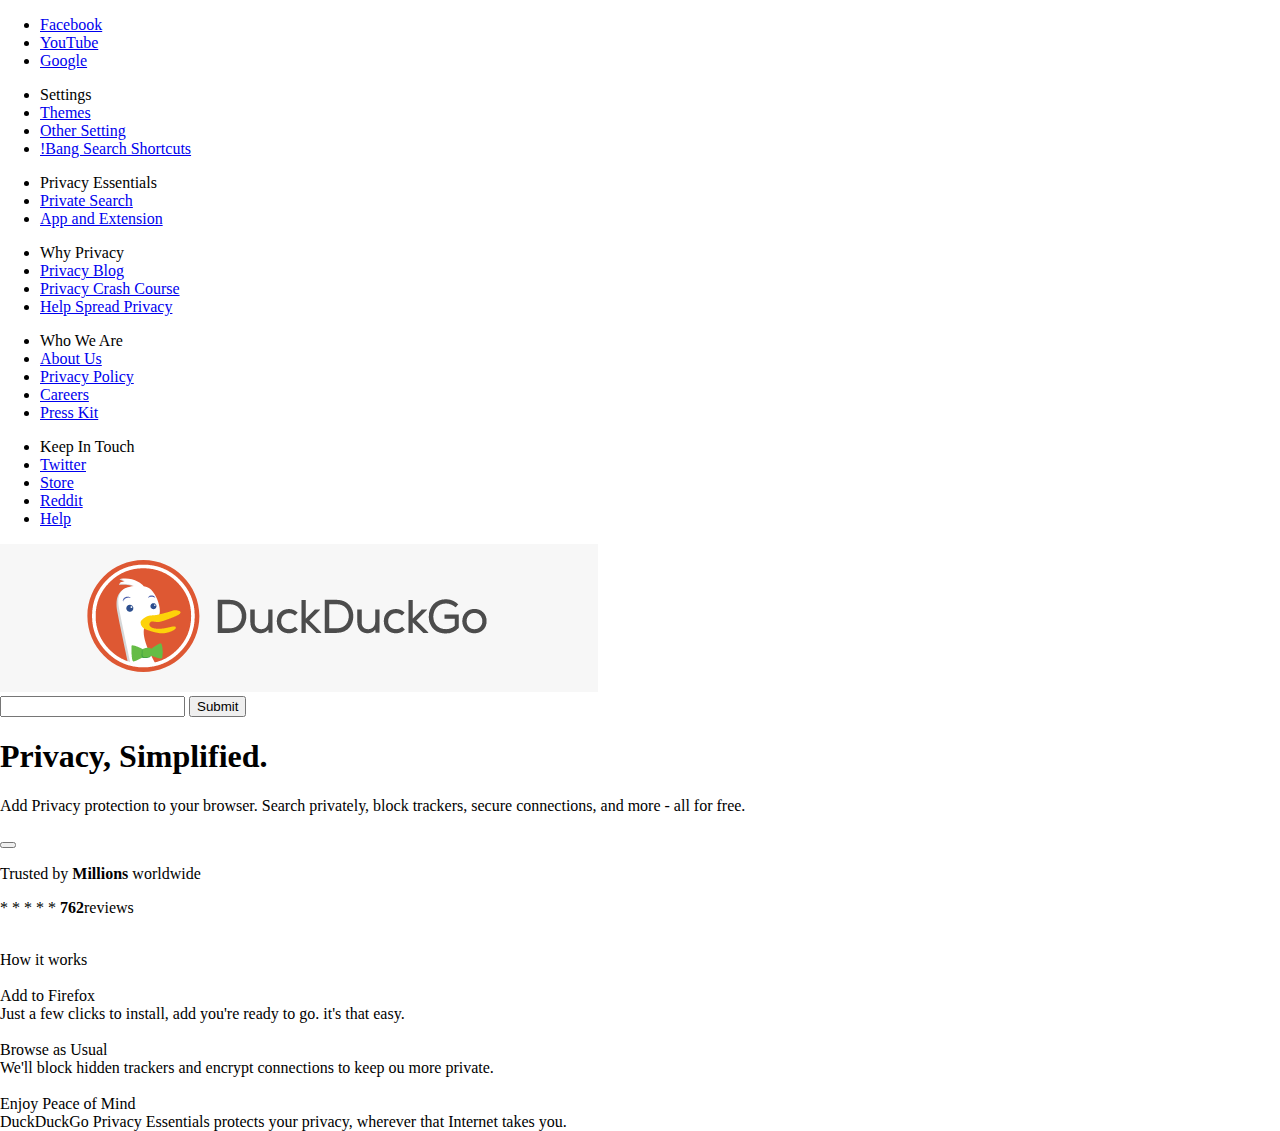
==== index.html @ cfb1dbb2 "created css folder with img folder" ====
<!DOCTYPE html>
<html>

<head>
  <title>Duck Duck Clone</title>
  <meta charset="utf-8">

  <!-- Leave these here!  They are for the evaluation  -->
  <script src='./evaluation/init.js'></script>
  <meta name="viewport" content="width=device-width">
  <meta name="description" content="Practice web page with HTML & CSS">
  <meta name="keywords" content="practice web page with HTML & CSS">
  <link rel="stylesheet" href="css/flexboxgrid.css">
  <link rel="stylesheet" href="css/font-awesome.css">
  <link rel="stylesheet" href="css/style.css">
</head>

<body>
<div class="sit-wrapper">
  <!--H E A D E R-->
  <header>
      <div class="container">
        <div id="media-logo">
          <ul>
            <li> <a href="https://www.facebook.com">Facebook</a></li>
            <li> <a href="https://www.youtube.com">YouTube</a></li>
            <li> <a href="https://www.google.com">Google</a></li>
          </ul> 
          <nav class="menu-side">
            <ul>
              <li class="nav.menu-heading">
                <span>Settings</span>
              </li>
              <li><a href="Index.html">Themes</a></li>
              <li><a href="Index.html">Other Setting</a></li>
              <li><a href="Index.html">!Bang Search Shortcuts</a></li>
            </ul>
            <ul>
              <li class="nav.menu-heading">
                <span>Privacy Essentials</span>
              </li>
              <li><a href="Index.html">Private Search</a></li>
              <li><a href="Index.html">App and Extension</a></li>
            </ul>
            <ul>
              <li class="nav.menu-heading">
                <span>Why Privacy</span>
              </li>
              <li><a href="Index.html">Privacy Blog</a></li>
              <li><a href="Index.html">Privacy Crash Course</a></li>
              <li><a href="Index.html">Help Spread Privacy</a></li>
            </ul>
            <ul>
              <li class="nav.menu-heading">
                <span>Who We Are</span>
              </li>
              <li><a href="Index.html">About Us</a></li>
              <li><a href="Index.html">Privacy Policy</a></li>
              <li><a href="Index.html">Careers</a></li>
              <li><a href="Index.html">Press Kit</a></li>
            </ul>
            <ul>
              <li class="nav.menu-heading">
                <span>Keep In Touch</span>
              </li>
              <li><a href="Index.html">Twitter</a></li>
              <li><a href="Index.html">Store</a></li>
              <li><a href="Index.html">Reddit</a></li>
              <li><a href="Index.html">Help</a></li>
            </ul>
          </nav>
        </div>
      </div>
  </header>
<!--Logo Section-->
<section id="content-wrap-home">
  <div class="logo-">
    <img src="./img/DuckDuckGo-logo.png" alt="DuckDuckgo-logo"><a href="/about"></a>
  </div>
  <div class="search-wrap">
    <form action="/" name="x">
      <input type="text" autocomplete="off" name="q">
      <input type="submit" id="Search-button" >
    </form>
  </div>
</section>
<!--Body Section-->
<Section class="budge-link">
  <div class="badge-link__wrap">
    <div class="badge-link__content">
      <h1 class="badge-link__title">Privacy, Simplified.</h1>
      <p class="badge-link__subtitle">
        Add Privacy protection to your browser. Search privately, block trackers, secure connections, and more - all for free.
      </p>
      <button><a href="" class="badge-link__btn-wrp"></a></button>
    </div>
    <div class="badge-link__rating">
      <p>Trusted by <b>Millions</b> worldwide</p>
      <p class="badge-link__rating-wrap" title="Average rating:4.5 out of 5">
        <span class="badge-link__rating__star">*</span>
        <span class="badge-link__rating__star">*</span>
        <span class="badge-link__rating__star">*</span>
        <span class="badge-link__rating__star">*</span>
        <span class="badge-link__rating__star">*</span>
        <span><b>762</b>reviews</span>
      </p>
    </div>
    <img class="badge-link__img" src="" alt="">
  </div>
  <div class="content-info" lang="en">
    <div class="content-info__title">How it works</div>
    <div class="content-info__items">
      <div class="content-info__item-wrap">

        <div class="content-info__item">
          <img class="content-info__item__icon" src="" alt="">
          <div class="content-info__item__title">Add to Firefox</div>
          <div class="content-info__item__subtitle">
            Just a few clicks to install, add you're ready to go. it's that easy.
          </div>
        </div>

        <div class="content-info__item">
          <img class="content-info__item__icon" src="" alt="">
          <div class="content-info__item__title">Browse as Usual</div>
          <div class="content-info__item__subtitle">
            We'll block hidden trackers and encrypt connections to keep ou more private.
          </div>
        </div>

        <div class="content-info__item">
          <img class="content-info__item__icon" src="" alt="">
          <div class="content-info__item__title">Enjoy Peace of Mind</div>
          <div class="content-info__item__subtitle">
            DuckDuckGo Privacy Essentials protects your privacy, wherever that Internet takes you.
          </div>
        </div>

      </div>
    </div>
  </div>

</Section>
</div>
</body>

</html>
---- css/flexboxgrid.css ----
/* Uncomment and set these variables to customize the grid. */

.container-fluid {
  margin-right: auto;
  margin-left: auto;
  padding-right: 2rem;
  padding-left: 2rem;
}

.row {
  box-sizing: border-box;
  display: -ms-flexbox;
  display: -webkit-box;
  display: flex;
  -ms-flex: 0 1 auto;
  -webkit-box-flex: 0;
  flex: 0 1 auto;
  -ms-flex-direction: row;
  -webkit-box-orient: horizontal;
  -webkit-box-direction: normal;
  flex-direction: row;
  -ms-flex-wrap: wrap;
  flex-wrap: wrap;
  margin-right: -1rem;
  margin-left: -1rem;
}

.row.reverse {
  -ms-flex-direction: row-reverse;
  -webkit-box-orient: horizontal;
  -webkit-box-direction: reverse;
  flex-direction: row-reverse;
}

.col.reverse {
  -ms-flex-direction: column-reverse;
  -webkit-box-orient: vertical;
  -webkit-box-direction: reverse;
  flex-direction: column-reverse;
}

.col-xs,
.col-xs-1,
.col-xs-2,
.col-xs-3,
.col-xs-4,
.col-xs-5,
.col-xs-6,
.col-xs-7,
.col-xs-8,
.col-xs-9,
.col-xs-10,
.col-xs-11,
.col-xs-12 {
  box-sizing: border-box;
  -ms-flex: 0 0 auto;
  -webkit-box-flex: 0;
  flex: 0 0 auto;
  padding-right: 1rem;
  padding-left: 1rem;
}

.col-xs {
  -webkit-flex-grow: 1;
  -ms-flex-positive: 1;
  -webkit-box-flex: 1;
  flex-grow: 1;
  -ms-flex-preferred-size: 0;
  flex-basis: 0;
  max-width: 100%;
}

.col-xs-1 {
  -ms-flex-preferred-size: 8.333%;
  flex-basis: 8.333%;
  max-width: 8.333%;
}

.col-xs-2 {
  -ms-flex-preferred-size: 16.667%;
  flex-basis: 16.667%;
  max-width: 16.667%;
}

.col-xs-3 {
  -ms-flex-preferred-size: 25%;
  flex-basis: 25%;
  max-width: 25%;
}

.col-xs-4 {
  -ms-flex-preferred-size: 33.333%;
  flex-basis: 33.333%;
  max-width: 33.333%;
}

.col-xs-5 {
  -ms-flex-preferred-size: 41.667%;
  flex-basis: 41.667%;
  max-width: 41.667%;
}

.col-xs-6 {
  -ms-flex-preferred-size: 50%;
  flex-basis: 50%;
  max-width: 50%;
}

.col-xs-7 {
  -ms-flex-preferred-size: 58.333%;
  flex-basis: 58.333%;
  max-width: 58.333%;
}

.col-xs-8 {
  -ms-flex-preferred-size: 66.667%;
  flex-basis: 66.667%;
  max-width: 66.667%;
}

.col-xs-9 {
  -ms-flex-preferred-size: 75%;
  flex-basis: 75%;
  max-width: 75%;
}

.col-xs-10 {
  -ms-flex-preferred-size: 83.333%;
  flex-basis: 83.333%;
  max-width: 83.333%;
}

.col-xs-11 {
  -ms-flex-preferred-size: 91.667%;
  flex-basis: 91.667%;
  max-width: 91.667%;
}

.col-xs-12 {
  -ms-flex-preferred-size: 100%;
  flex-basis: 100%;
  max-width: 100%;
}

.col-xs-offset-1 {
  margin-left: 8.333%;
}

.col-xs-offset-2 {
  margin-left: 16.667%;
}

.col-xs-offset-3 {
  margin-left: 25%;
}

.col-xs-offset-4 {
  margin-left: 33.333%;
}

.col-xs-offset-5 {
  margin-left: 41.667%;
}

.col-xs-offset-6 {
  margin-left: 50%;
}

.col-xs-offset-7 {
  margin-left: 58.333%;
}

.col-xs-offset-8 {
  margin-left: 66.667%;
}

.col-xs-offset-9 {
  margin-left: 75%;
}

.col-xs-offset-10 {
  margin-left: 83.333%;
}

.col-xs-offset-11 {
  margin-left: 91.667%;
}

.start-xs {
  -ms-flex-pack: start;
  -webkit-box-pack: start;
  justify-content: flex-start;
  text-align: start;
}

.center-xs {
  -ms-flex-pack: center;
  -webkit-box-pack: center;
  justify-content: center;
  text-align: center;
}

.end-xs {
  -ms-flex-pack: end;
  -webkit-box-pack: end;
  justify-content: flex-end;
  text-align: end;
}

.top-xs {
  -ms-flex-align: start;
  -webkit-box-align: start;
  align-items: flex-start;
}

.middle-xs {
  -ms-flex-align: center;
  -webkit-box-align: center;
  align-items: center;
}

.bottom-xs {
  -ms-flex-align: end;
  -webkit-box-align: end;
  align-items: flex-end;
}

.around-xs {
  -ms-flex-pack: distribute;
  justify-content: space-around;
}

.between-xs {
  -ms-flex-pack: justify;
  -webkit-box-pack: justify;
  justify-content: space-between;
}

.first-xs {
  -ms-flex-order: -1;
  -webkit-box-ordinal-group: 0;
  order: -1;
}

.last-xs {
  -ms-flex-order: 1;
  -webkit-box-ordinal-group: 2;
  order: 1;
}

@media only screen and (min-width: 48em) {
  .container {
    width: 46rem;
  }

  .col-sm,
  .col-sm-1,
  .col-sm-2,
  .col-sm-3,
  .col-sm-4,
  .col-sm-5,
  .col-sm-6,
  .col-sm-7,
  .col-sm-8,
  .col-sm-9,
  .col-sm-10,
  .col-sm-11,
  .col-sm-12 {
    box-sizing: border-box;
    -ms-flex: 0 0 auto;
    -webkit-box-flex: 0;
    flex: 0 0 auto;
    padding-right: 1rem;
    padding-left: 1rem;
  }

  .col-sm {
    -webkit-flex-grow: 1;
    -ms-flex-positive: 1;
    -webkit-box-flex: 1;
    flex-grow: 1;
    -ms-flex-preferred-size: 0;
    flex-basis: 0;
    max-width: 100%;
  }

  .col-sm-1 {
    -ms-flex-preferred-size: 8.333%;
    flex-basis: 8.333%;
    max-width: 8.333%;
  }

  .col-sm-2 {
    -ms-flex-preferred-size: 16.667%;
    flex-basis: 16.667%;
    max-width: 16.667%;
  }

  .col-sm-3 {
    -ms-flex-preferred-size: 25%;
    flex-basis: 25%;
    max-width: 25%;
  }

  .col-sm-4 {
    -ms-flex-preferred-size: 33.333%;
    flex-basis: 33.333%;
    max-width: 33.333%;
  }

  .col-sm-5 {
    -ms-flex-preferred-size: 41.667%;
    flex-basis: 41.667%;
    max-width: 41.667%;
  }

  .col-sm-6 {
    -ms-flex-preferred-size: 50%;
    flex-basis: 50%;
    max-width: 50%;
  }

  .col-sm-7 {
    -ms-flex-preferred-size: 58.333%;
    flex-basis: 58.333%;
    max-width: 58.333%;
  }

  .col-sm-8 {
    -ms-flex-preferred-size: 66.667%;
    flex-basis: 66.667%;
    max-width: 66.667%;
  }

  .col-sm-9 {
    -ms-flex-preferred-size: 75%;
    flex-basis: 75%;
    max-width: 75%;
  }

  .col-sm-10 {
    -ms-flex-preferred-size: 83.333%;
    flex-basis: 83.333%;
    max-width: 83.333%;
  }

  .col-sm-11 {
    -ms-flex-preferred-size: 91.667%;
    flex-basis: 91.667%;
    max-width: 91.667%;
  }

  .col-sm-12 {
    -ms-flex-preferred-size: 100%;
    flex-basis: 100%;
    max-width: 100%;
  }

  .col-sm-offset-1 {
    margin-left: 8.333%;
  }

  .col-sm-offset-2 {
    margin-left: 16.667%;
  }

  .col-sm-offset-3 {
    margin-left: 25%;
  }

  .col-sm-offset-4 {
    margin-left: 33.333%;
  }

  .col-sm-offset-5 {
    margin-left: 41.667%;
  }

  .col-sm-offset-6 {
    margin-left: 50%;
  }

  .col-sm-offset-7 {
    margin-left: 58.333%;
  }

  .col-sm-offset-8 {
    margin-left: 66.667%;
  }

  .col-sm-offset-9 {
    margin-left: 75%;
  }

  .col-sm-offset-10 {
    margin-left: 83.333%;
  }

  .col-sm-offset-11 {
    margin-left: 91.667%;
  }

  .start-sm {
    -ms-flex-pack: start;
    -webkit-box-pack: start;
    justify-content: flex-start;
    text-align: start;
  }

  .center-sm {
    -ms-flex-pack: center;
    -webkit-box-pack: center;
    justify-content: center;
    text-align: center;
  }

  .end-sm {
    -ms-flex-pack: end;
    -webkit-box-pack: end;
    justify-content: flex-end;
    text-align: end;
  }

  .top-sm {
    -ms-flex-align: start;
    -webkit-box-align: start;
    align-items: flex-start;
  }

  .middle-sm {
    -ms-flex-align: center;
    -webkit-box-align: center;
    align-items: center;
  }

  .bottom-sm {
    -ms-flex-align: end;
    -webkit-box-align: end;
    align-items: flex-end;
  }

  .around-sm {
    -ms-flex-pack: distribute;
    justify-content: space-around;
  }

  .between-sm {
    -ms-flex-pack: justify;
    -webkit-box-pack: justify;
    justify-content: space-between;
  }

  .first-sm {
    -ms-flex-order: -1;
    -webkit-box-ordinal-group: 0;
    order: -1;
  }

  .last-sm {
    -ms-flex-order: 1;
    -webkit-box-ordinal-group: 2;
    order: 1;
  }
}

@media only screen and (min-width: 62em) {
  .container {
    width: 61rem;
  }

  .col-md,
  .col-md-1,
  .col-md-2,
  .col-md-3,
  .col-md-4,
  .col-md-5,
  .col-md-6,
  .col-md-7,
  .col-md-8,
  .col-md-9,
  .col-md-10,
  .col-md-11,
  .col-md-12 {
    box-sizing: border-box;
    -ms-flex: 0 0 auto;
    -webkit-box-flex: 0;
    flex: 0 0 auto;
    padding-right: 1rem;
    padding-left: 1rem;
  }

  .col-md {
    -webkit-flex-grow: 1;
    -ms-flex-positive: 1;
    -webkit-box-flex: 1;
    flex-grow: 1;
    -ms-flex-preferred-size: 0;
    flex-basis: 0;
    max-width: 100%;
  }

  .col-md-1 {
    -ms-flex-preferred-size: 8.333%;
    flex-basis: 8.333%;
    max-width: 8.333%;
  }

  .col-md-2 {
    -ms-flex-preferred-size: 16.667%;
    flex-basis: 16.667%;
    max-width: 16.667%;
  }

  .col-md-3 {
    -ms-flex-preferred-size: 25%;
    flex-basis: 25%;
    max-width: 25%;
  }

  .col-md-4 {
    -ms-flex-preferred-size: 33.333%;
    flex-basis: 33.333%;
    max-width: 33.333%;
  }

  .col-md-5 {
    -ms-flex-preferred-size: 41.667%;
    flex-basis: 41.667%;
    max-width: 41.667%;
  }

  .col-md-6 {
    -ms-flex-preferred-size: 50%;
    flex-basis: 50%;
    max-width: 50%;
  }

  .col-md-7 {
    -ms-flex-preferred-size: 58.333%;
    flex-basis: 58.333%;
    max-width: 58.333%;
  }

  .col-md-8 {
    -ms-flex-preferred-size: 66.667%;
    flex-basis: 66.667%;
    max-width: 66.667%;
  }

  .col-md-9 {
    -ms-flex-preferred-size: 75%;
    flex-basis: 75%;
    max-width: 75%;
  }

  .col-md-10 {
    -ms-flex-preferred-size: 83.333%;
    flex-basis: 83.333%;
    max-width: 83.333%;
  }

  .col-md-11 {
    -ms-flex-preferred-size: 91.667%;
    flex-basis: 91.667%;
    max-width: 91.667%;
  }

  .col-md-12 {
    -ms-flex-preferred-size: 100%;
    flex-basis: 100%;
    max-width: 100%;
  }

  .col-md-offset-1 {
    margin-left: 8.333%;
  }

  .col-md-offset-2 {
    margin-left: 16.667%;
  }

  .col-md-offset-3 {
    margin-left: 25%;
  }

  .col-md-offset-4 {
    margin-left: 33.333%;
  }

  .col-md-offset-5 {
    margin-left: 41.667%;
  }

  .col-md-offset-6 {
    margin-left: 50%;
  }

  .col-md-offset-7 {
    margin-left: 58.333%;
  }

  .col-md-offset-8 {
    margin-left: 66.667%;
  }

  .col-md-offset-9 {
    margin-left: 75%;
  }

  .col-md-offset-10 {
    margin-left: 83.333%;
  }

  .col-md-offset-11 {
    margin-left: 91.667%;
  }

  .start-md {
    -ms-flex-pack: start;
    -webkit-box-pack: start;
    justify-content: flex-start;
    text-align: start;
  }

  .center-md {
    -ms-flex-pack: center;
    -webkit-box-pack: center;
    justify-content: center;
    text-align: center;
  }

  .end-md {
    -ms-flex-pack: end;
    -webkit-box-pack: end;
    justify-content: flex-end;
    text-align: end;
  }

  .top-md {
    -ms-flex-align: start;
    -webkit-box-align: start;
    align-items: flex-start;
  }

  .middle-md {
    -ms-flex-align: center;
    -webkit-box-align: center;
    align-items: center;
  }

  .bottom-md {
    -ms-flex-align: end;
    -webkit-box-align: end;
    align-items: flex-end;
  }

  .around-md {
    -ms-flex-pack: distribute;
    justify-content: space-around;
  }

  .between-md {
    -ms-flex-pack: justify;
    -webkit-box-pack: justify;
    justify-content: space-between;
  }

  .first-md {
    -ms-flex-order: -1;
    -webkit-box-ordinal-group: 0;
    order: -1;
  }

  .last-md {
    -ms-flex-order: 1;
    -webkit-box-ordinal-group: 2;
    order: 1;
  }
}

@media only screen and (min-width: 75em) {
  .container {
    width: 71rem;
  }

  .col-lg,
  .col-lg-1,
  .col-lg-2,
  .col-lg-3,
  .col-lg-4,
  .col-lg-5,
  .col-lg-6,
  .col-lg-7,
  .col-lg-8,
  .col-lg-9,
  .col-lg-10,
  .col-lg-11,
  .col-lg-12 {
    box-sizing: border-box;
    -ms-flex: 0 0 auto;
    -webkit-box-flex: 0;
    flex: 0 0 auto;
    padding-right: 1rem;
    padding-left: 1rem;
  }

  .col-lg {
    -webkit-flex-grow: 1;
    -ms-flex-positive: 1;
    -webkit-box-flex: 1;
    flex-grow: 1;
    -ms-flex-preferred-size: 0;
    flex-basis: 0;
    max-width: 100%;
  }

  .col-lg-1 {
    -ms-flex-preferred-size: 8.333%;
    flex-basis: 8.333%;
    max-width: 8.333%;
  }

  .col-lg-2 {
    -ms-flex-preferred-size: 16.667%;
    flex-basis: 16.667%;
    max-width: 16.667%;
  }

  .col-lg-3 {
    -ms-flex-preferred-size: 25%;
    flex-basis: 25%;
    max-width: 25%;
  }

  .col-lg-4 {
    -ms-flex-preferred-size: 33.333%;
    flex-basis: 33.333%;
    max-width: 33.333%;
  }

  .col-lg-5 {
    -ms-flex-preferred-size: 41.667%;
    flex-basis: 41.667%;
    max-width: 41.667%;
  }

  .col-lg-6 {
    -ms-flex-preferred-size: 50%;
    flex-basis: 50%;
    max-width: 50%;
  }

  .col-lg-7 {
    -ms-flex-preferred-size: 58.333%;
    flex-basis: 58.333%;
    max-width: 58.333%;
  }

  .col-lg-8 {
    -ms-flex-preferred-size: 66.667%;
    flex-basis: 66.667%;
    max-width: 66.667%;
  }

  .col-lg-9 {
    -ms-flex-preferred-size: 75%;
    flex-basis: 75%;
    max-width: 75%;
  }

  .col-lg-10 {
    -ms-flex-preferred-size: 83.333%;
    flex-basis: 83.333%;
    max-width: 83.333%;
  }

  .col-lg-11 {
    -ms-flex-preferred-size: 91.667%;
    flex-basis: 91.667%;
    max-width: 91.667%;
  }

  .col-lg-12 {
    -ms-flex-preferred-size: 100%;
    flex-basis: 100%;
    max-width: 100%;
  }

  .col-lg-offset-1 {
    margin-left: 8.333%;
  }

  .col-lg-offset-2 {
    margin-left: 16.667%;
  }

  .col-lg-offset-3 {
    margin-left: 25%;
  }

  .col-lg-offset-4 {
    margin-left: 33.333%;
  }

  .col-lg-offset-5 {
    margin-left: 41.667%;
  }

  .col-lg-offset-6 {
    margin-left: 50%;
  }

  .col-lg-offset-7 {
    margin-left: 58.333%;
  }

  .col-lg-offset-8 {
    margin-left: 66.667%;
  }

  .col-lg-offset-9 {
    margin-left: 75%;
  }

  .col-lg-offset-10 {
    margin-left: 83.333%;
  }

  .col-lg-offset-11 {
    margin-left: 91.667%;
  }

  .start-lg {
    -ms-flex-pack: start;
    -webkit-box-pack: start;
    justify-content: flex-start;
    text-align: start;
  }

  .center-lg {
    -ms-flex-pack: center;
    -webkit-box-pack: center;
    justify-content: center;
    text-align: center;
  }

  .end-lg {
    -ms-flex-pack: end;
    -webkit-box-pack: end;
    justify-content: flex-end;
    text-align: end;
  }

  .top-lg {
    -ms-flex-align: start;
    -webkit-box-align: start;
    align-items: flex-start;
  }

  .middle-lg {
    -ms-flex-align: center;
    -webkit-box-align: center;
    align-items: center;
  }

  .bottom-lg {
    -ms-flex-align: end;
    -webkit-box-align: end;
    align-items: flex-end;
  }

  .around-lg {
    -ms-flex-pack: distribute;
    justify-content: space-around;
  }

  .between-lg {
    -ms-flex-pack: justify;
    -webkit-box-pack: justify;
    justify-content: space-between;
  }

  .first-lg {
    -ms-flex-order: -1;
    -webkit-box-ordinal-group: 0;
    order: -1;
  }

  .last-lg {
    -ms-flex-order: 1;
    -webkit-box-ordinal-group: 2;
    order: 1;
  }
}
---- css/style.css ----
body{
    margin: 0px;
}
.sit-wraper{
    display: flex;
    flex-direction: column;
    padding: 0px;
    margin: 0px;
}
/*Main- Section*/
#section-1{
    background-color: rgb(88, 60, 23);
    width: 100%;
    height: 1143.57px;   
}
#section-2{
    background-color: rgb(142, 158, 0);
    width: 100%;
    height: 1143.57px;   
    display: flex;
    align-self: flex-end;
}
.main-header{
    background-color: antiquewhite;
    display: flex;
    justify-content: space-between;
    width: 100%;
    height: 50px;
    margin: 0px;
    padding: 0px;
    padding-bottom: 0px;
}
.main-body{
    text-align: center;
}
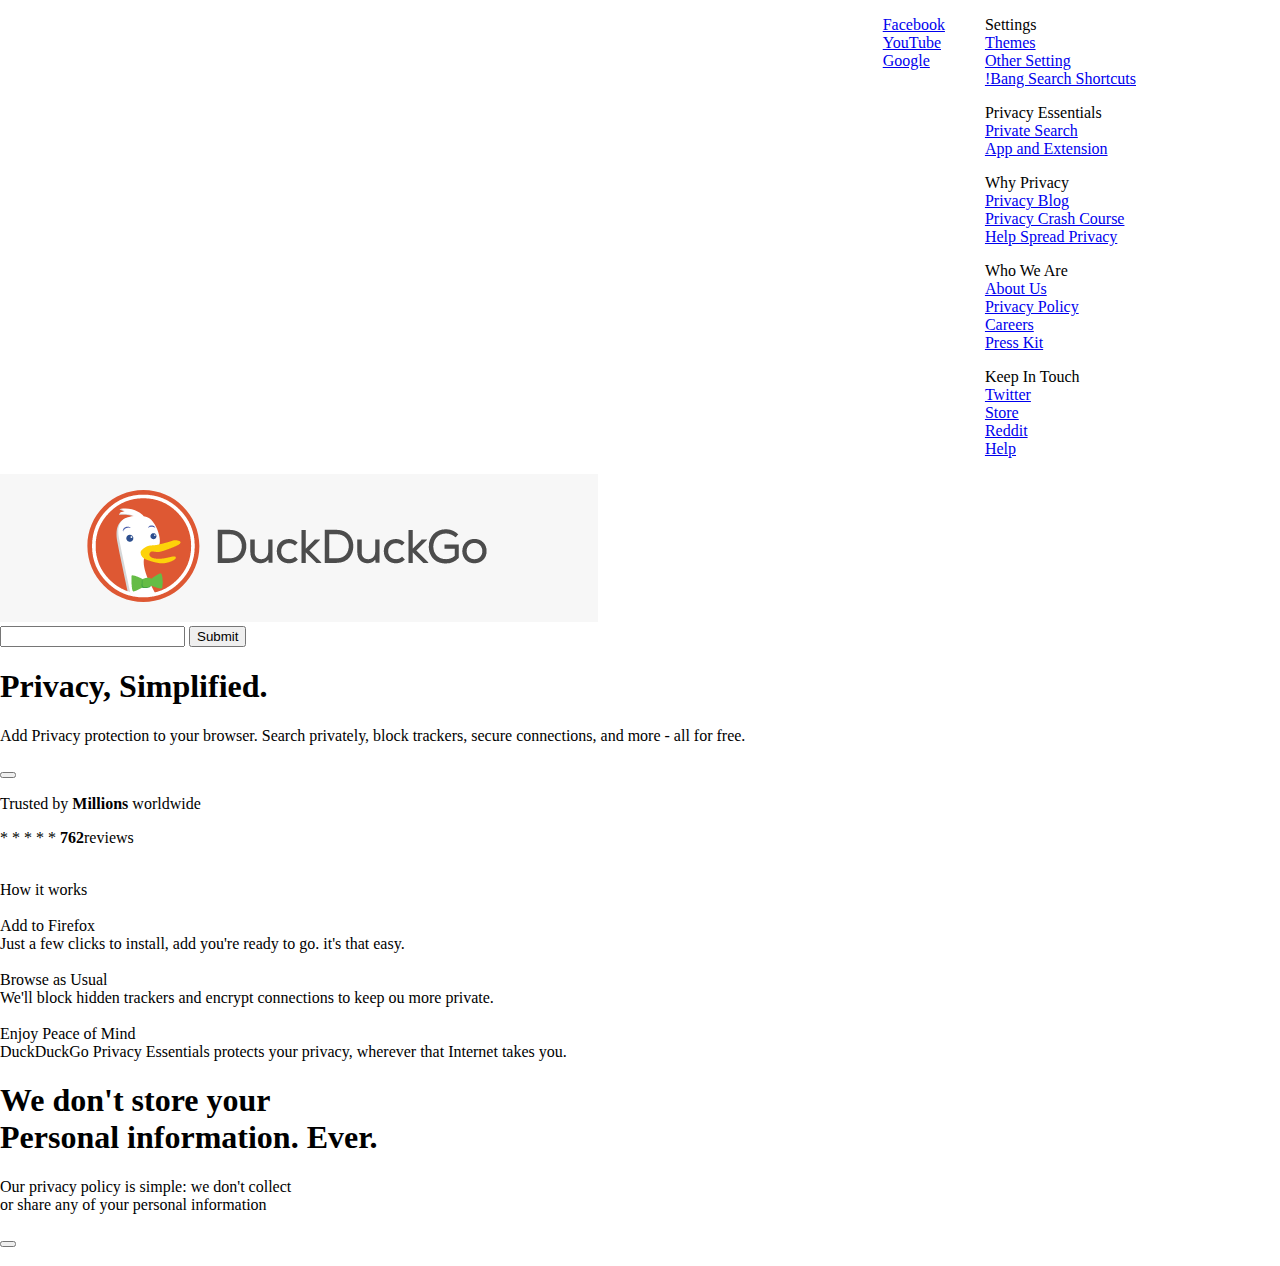
==== commit 7665984f: "small changes in css files" ====
--- a/index.html
+++ b/index.html
@@ -135,12 +135,23 @@
             DuckDuckGo Privacy Essentials protects your privacy, wherever that Internet takes you.
           </div>
         </div>
-
       </div>
     </div>
   </div>
-
 </Section>
+<!--Content_Wrapper Home-->
+<section id="footer_homepage">
+  <div id="box-01">
+    <div class="onboarding-ed__content">
+      <h1 class="onboarding-ed__title">We don't store your<br>Personal information. Ever.</h1>
+      <p class="onboarding-ed__subtitle">Our privacy policy is simple: we don't collect <br> or share any of your personal information</p>
+      <button><a href="" class="badge-link__btn-wrp"></a></button>
+    </div>
+  </div>
+  <div class="onboarding-ed__image-container">
+    <img src="" alt="">
+  </div>
+</section>
 </div>
 </body>
 
--- a/css/style.css
+++ b/css/style.css
@@ -1,35 +1,42 @@
 body{
     margin: 0px;
 }
-.sit-wraper{
+
+/*-- Page C o n t a i n e r --*/
+
+.sit-wrapper{
+    width: 100%;
+    height: 100%;
     display: flex;
     flex-direction: column;
-    padding: 0px;
+    overflow: hidden;
     margin: 0px;
+    padding-left: 0;
+    padding-right: 0;
+    border: 0px;
+
 }
-/*Main- Section*/
-#section-1{
-    background-color: rgb(88, 60, 23);
+.container{
+    display: flex;
+    flex-direction: column;
+    align-content: flex-end;
+    position: static;
+}
+li{
+    list-style-type: none;
+}
+/*--H e a d e r--*/
+
+#media-logo{
+    display: flex;
+    justify-content: flex-end;
+    
+}
+#content-wrap-home{
+
+}
+.logo{
     width: 100%;
-    height: 1143.57px;   
+    display: flex;
+    justify-content: center;
 }
-#section-2{
-    background-color: rgb(142, 158, 0);
-    width: 100%;
-    height: 1143.57px;   
-    display: flex;
-    align-self: flex-end;
-}
-.main-header{
-    background-color: antiquewhite;
-    display: flex;
-    justify-content: space-between;
-    width: 100%;
-    height: 50px;
-    margin: 0px;
-    padding: 0px;
-    padding-bottom: 0px;
-}
-.main-body{
-    text-align: center;
-}
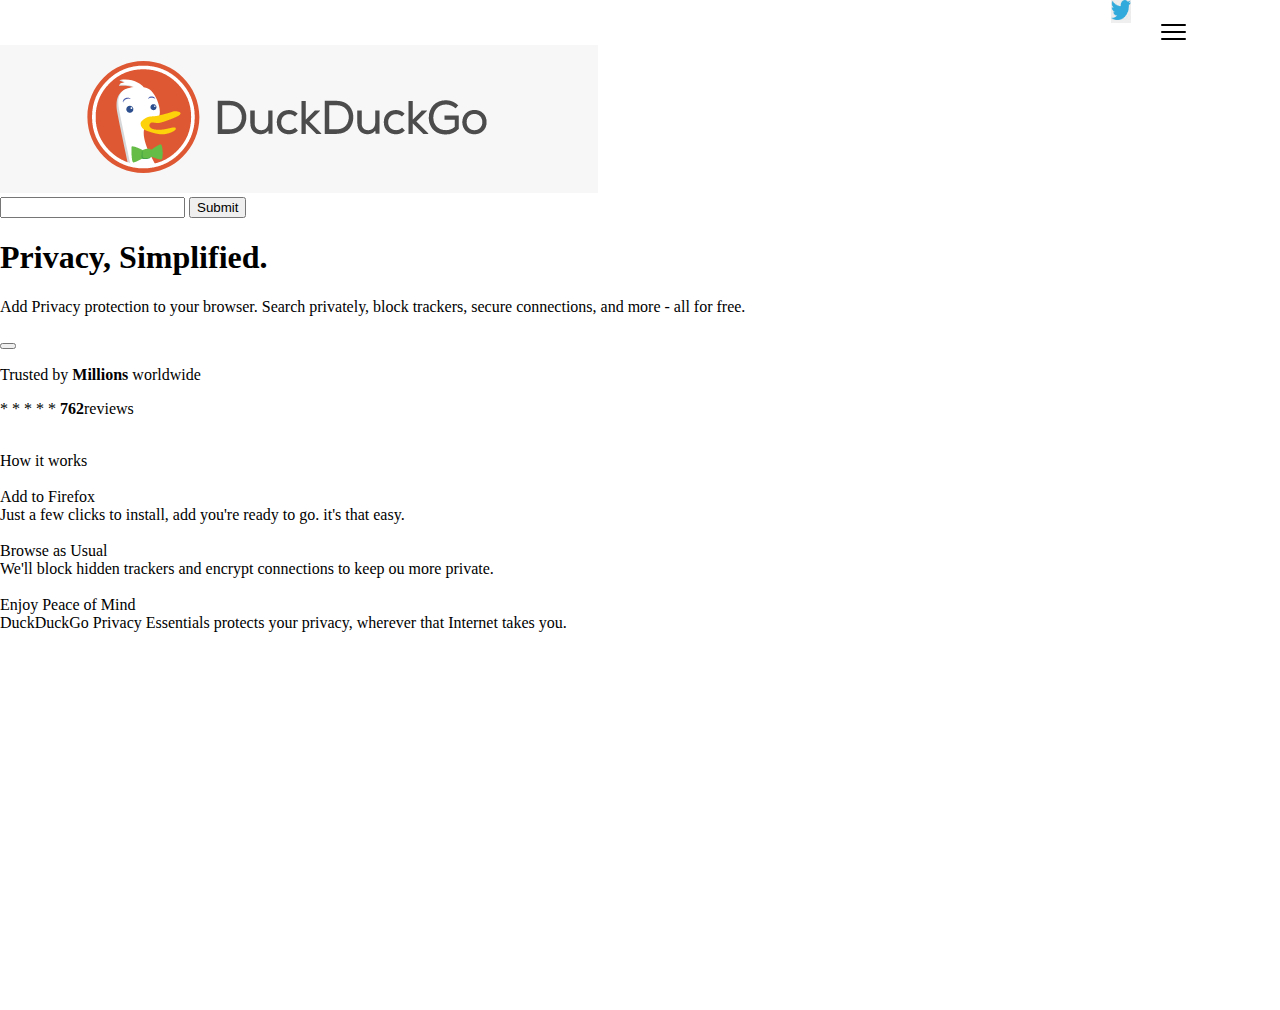
==== commit 65952f75: "update of menu and some small changes in html file" ====
--- a/index.html
+++ b/index.html
@@ -20,12 +20,63 @@
   <!--H E A D E R-->
   <header>
       <div class="container">
-        <div id="media-logo">
-          <ul>
-            <li> <a href="https://www.facebook.com">Facebook</a></li>
-            <li> <a href="https://www.youtube.com">YouTube</a></li>
-            <li> <a href="https://www.google.com">Google</a></li>
-          </ul> 
+        <div class="dropdown">
+          <button class="dropbtn"><img src="./img/images.png" width="20px" height="20px" alt=""></button>
+          <div class="dropdown-content">
+          <a class="day-a" href="#"><img src="" alt="Twitter"></a>
+          <a class="day-a" href="#"><img src="" alt="facebook"></a>
+          <a class="day-a" href="#"><img src="" alt="google"></a>
+          </div>
+<!--Test menu-->
+
+<nav role="navigation">
+  <div id="slideLeft">
+      <input type="checkbox">
+      <span></span>
+      <span></span>
+      <span></span>
+
+      <ul id="nav-area">
+          <li>
+            <span>Settings</span>
+          </li>
+            <li><a class="night-a" href="Index.html">Themes</a></li>
+             <li><a class="night-a" href="Index.html">Other Setting</a></li>
+            <li><a class="night-a" href="Index.html">!Bang Search </a></li>
+          <li>
+            <span>Privacy Essentials</span>
+          </li>
+             <li><a class="night-a" href="Index.html">Private Search</a></li>
+             <li><a class="night-a" href="Index.html">App and Extension</a></li>
+          <li>
+            <span>Why Privacy</span>
+          </li>
+            <li><a class="night-a" href="Index.html">Privacy Blog</a></li>
+             <li><a class="night-a" href="Index.html">Privacy Crash </a></li>
+            <li><a class="night-a" href="Index.html">Help Spread </a></li>
+          <li class="nav.menu-heading">
+            <span>Who We Are</span>
+          </li>
+            <li><a class="night-a" href="Index.html">About Us</a></li>
+             <li><a class="night-a" href="Index.html">Privacy Policy</a></li>
+             <li><a class="night-a" href="Index.html">Careers</a></li>
+            <li><a class="night-a" href="Index.html">Press Kit</a></li>
+          <li class="nav.menu-heading">
+            <span>Keep In Touch</span>
+          </li>
+            <li><a class="night-a" href="Index.html">Twitter</a></li>
+             <li><a class="night-a" href="Index.html">Store</a></li>
+             <li><a class="night-a" href="Index.html">Reddit</a></li>
+            <li><a class="night-a" href="Index.html">Help</a></li>
+        </ul>
+
+  </div>
+</nav>
+
+
+<!--Menu start from here-->
+<!--
+
           <nav class="menu-side">
             <ul>
               <li class="nav.menu-heading">
@@ -68,7 +119,7 @@
               <li><a href="Index.html">Reddit</a></li>
               <li><a href="Index.html">Help</a></li>
             </ul>
-          </nav>
+          </nav>-->
         </div>
       </div>
   </header>
@@ -135,23 +186,12 @@
             DuckDuckGo Privacy Essentials protects your privacy, wherever that Internet takes you.
           </div>
         </div>
+
       </div>
     </div>
   </div>
+
 </Section>
-<!--Content_Wrapper Home-->
-<section id="footer_homepage">
-  <div id="box-01">
-    <div class="onboarding-ed__content">
-      <h1 class="onboarding-ed__title">We don't store your<br>Personal information. Ever.</h1>
-      <p class="onboarding-ed__subtitle">Our privacy policy is simple: we don't collect <br> or share any of your personal information</p>
-      <button><a href="" class="badge-link__btn-wrp"></a></button>
-    </div>
-  </div>
-  <div class="onboarding-ed__image-container">
-    <img src="" alt="">
-  </div>
-</section>
 </div>
 </body>
 
--- a/css/style.css
+++ b/css/style.css
@@ -1,42 +1,185 @@
 body{
     margin: 0px;
+    padding: 0pxs;
 }
-
-/*-- Page C o n t a i n e r --*/
-
-.sit-wrapper{
-    width: 100%;
-    height: 100%;
-    display: flex;
-    flex-direction: column;
-    overflow: hidden;
+.sit-wraper{
+    display: block;
+    padding: 0px;
     margin: 0px;
-    padding-left: 0;
-    padding-right: 0;
-    border: 0px;
-
-}
-.container{
-    display: flex;
-    flex-direction: column;
-    align-content: flex-end;
-    position: static;
 }
 li{
     list-style-type: none;
 }
-/*--H e a d e r--*/
-
-#media-logo{
+.container{
     display: flex;
     justify-content: flex-end;
+    flex-direction: row;
+}
+/* media-button */
+.dropbtn {
+    color: white;
+    padding: 0px;
+    border: none;
+    cursor: pointer;
+  }
+  .dropdown {
+    position: relative;
+    display: inline-block;
+    float: right;
     
+  }
+  .dropdown-content {
+    display: none;
+    position: absolute;
+    background-color: #f9f9f9;
+    min-width: 160px;
+    box-shadow: 0px 8px 16px 0px rgba(0,0,0,0.2);
+    z-index: 1;
+  }
+  .dropdown-content .day-a {
+    color: black;
+    padding: 12px 16px;
+    text-decoration: none;
+    display: block;
+  }
+  .dropdown-content .day-a:hover {background-color: #f1f1f1}
+  
+  .dropdown:hover .dropdown-content {
+    display: block;
+  }
+  .dropdown:hover .dropbtn {
+    background-color: #3e8e41;
+  }
+
+/* --Main--Menu --*/
+
+.night-a{
+  text-decoration: none;
+  color: #ffffff;
+  -webkit-transition: color .3s ease;
+  -moz-transition: color .3s ease;
+  -moz-transition: color .3s ease;
+  -o-transition: color .3s ease;
+  transition: color .3s ease;
 }
-#content-wrap-home{
+.night-a:hover{
+  color: #ffffff;
+}
+#slideLeft{
+  display: block;
+  position: relative;
+  z-index: 1;
+  top: 0px;
+  left: 50px;
+  float: left;
+}
+#slideLeft input{
+  display: block;
+  width: 40px;
+  height: 32px;
+  z-index: 2;
+  opacity: 0;
+  cursor: pointer;
+  left: -5px;
+  top: -7px;
+  position: absolute;
+}
+#slideLeft span{
+  display: block;
+  width: 25px;
+  height: 2px;
+  background: #000;
+  -webkit-border-radius: 2px;
+  -moz-border-radius: 2px;
+  border-radius: 2px;
+  z-index: 1;
+  transform-origin: 4px 0px;
+  position: relative;
+  margin-bottom: 5px;
+  -webkit-transition: transform .5s cubic-bezier (.75, .2, .05, 1.0) ;
+  -moz-transition: transform .5s cubic-bezier (.75, .2, .05, 1.0) ;
+  -moz-transition: transform .5s cubic-bezier (.75, .2, .05, 1.0) ;
+  -o-transition: transform .5s cubic-bezier (.75, .2, .05, 1.0) ;
+  transition: transform .5s cubic-bezier (.75, .2, .05, 1.0) ;  
+}
+#slideLeft span:first-child{
+  -webkit-transform-origin:0% 0%;
+  -moz-transform-origin:0% 0%;
+  -moz-transform-origin:0% 0%;
+  -o-transform-origin:0% 0%;
+  transform-origin:0% 0%;
+}
 
+#slideLeft span:last-child{
+  -webkit-transform-origin:0% 100%;
+  -moz-transform-origin:0% 100%;
+  -moz-transform-origin:0% 100%;
+  -o-transform-origin:0% 100%;
+  transform-origin:0% 100%;
 }
-.logo{
-    width: 100%;
-    display: flex;
-    justify-content: center;
+#slideLeft input:checked ~ span{
+  opacity: 1;
+  -webkit-transform: rotate(45deg) translate(-2px, -1px);
+  -moz-transform: rotate(45deg) translate(-2px, -1px);
+  -moz-transform: rotate(45deg) translate(-2px, -1px);
+  -o-transform: rotate(45deg) translate(-2px, -1px);
+  transform: rotate(45deg) translate(-2px, -1px);
+  background: #fff;
 }
+
+#slideLeft input:checked ~ span:nth-child(3){
+  opacity: 0;
+  -webkit-transform: rotate (-45deg) scale(.2, 0.2);
+  -moz-transform: rotate (-45deg) scale(.2, 0.2);
+  -moz-transform: rotate (-45deg) scale(.2, 0.2);
+  -o-transform: rotate (-45deg) scale(.2, 0.2);
+  transform: rotate (-45deg) scale(.2, 0.2);
+}
+#slideLeft input:checked ~ span:nth-last-child(2){
+  -webkit-transform: rotate(0deg) translate(0, -1px);
+  -moz-transform: rotate(0deg) translate(0, -1px);
+  -moz-transform: rotate(0deg) translate(0, -1px);
+  -o-transform: rotate(0deg) translate(0, -1px);
+  transform: rotate(0deg) translate(0, -1px);
+}
+#nav-area{
+  position: absolute;
+  width: 150px;
+  height: 100vh;
+  margin: 10px 0 0 10px;
+  padding: 10px 45px 45px;
+  background: gray;
+  list-style-type: none;
+  transform-origin: 0% 0%;
+  -webkit-transform: translate(100%, 0);
+  -moz-transform: translate(100%, 0);
+  -moz-transform: translate(100%, 0);
+  -o-transform: translate(100%, 0);
+  transform: translate(100%, 0);
+}
+#nav-area li{
+  text-transform: uppercase;
+  color: #fff;
+  font-size: 10px;
+  padding: 6px 0;
+  line-height: 25px;
+}
+#slideLeft input:checked ~ ul{
+  -webkit-transform: none;
+  -moz-transform: none;
+  -moz-transform: none;
+  -o-transform: none;
+  transform: none;
+}
+nav.menu-heading{
+  font-size: ;
+}
+
+
+
+
+
+/*Main- Section*/
+
+
+
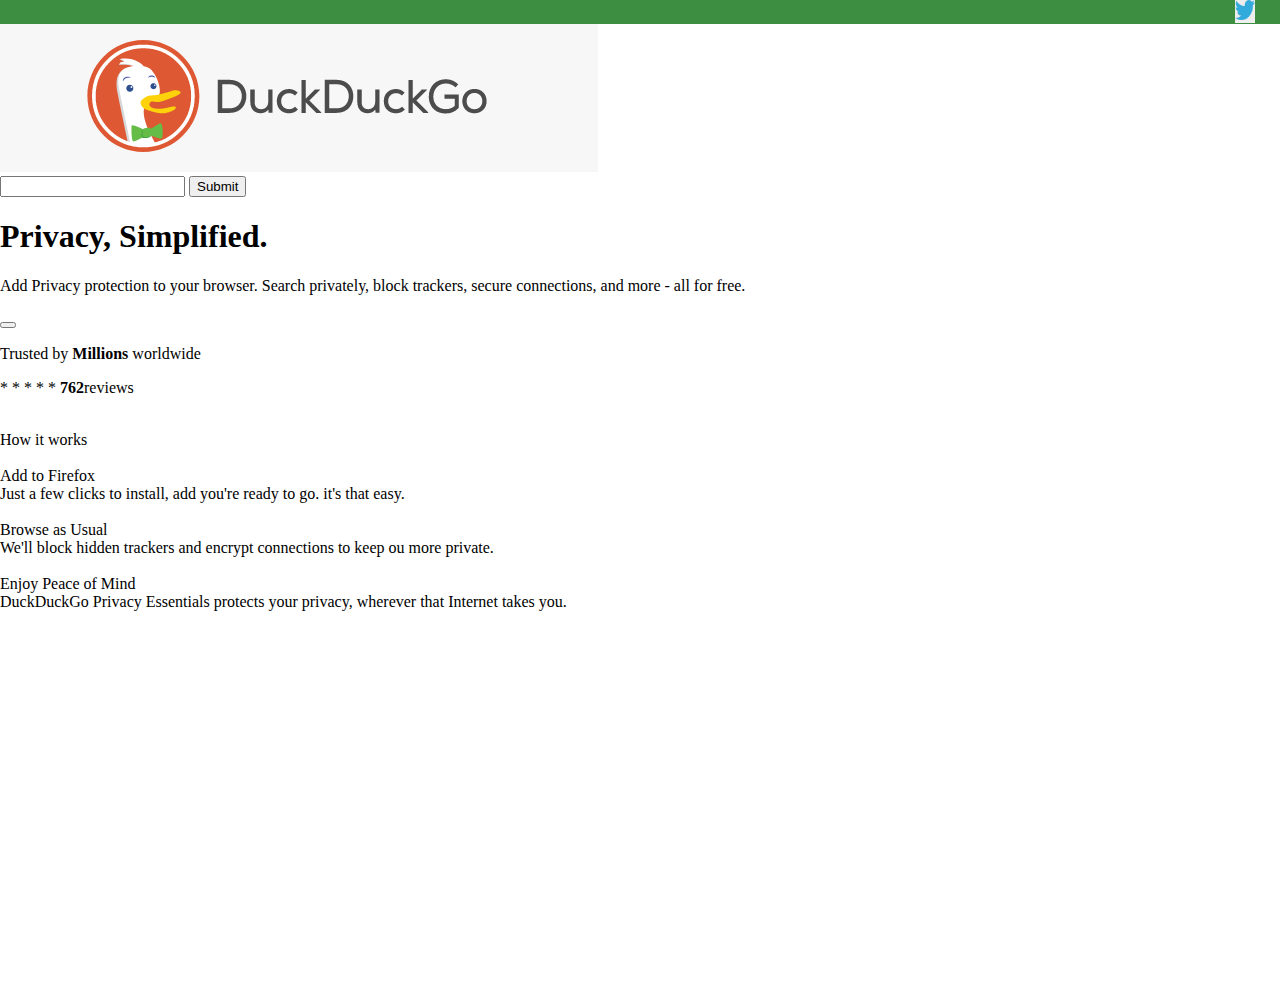
==== commit 9e27ac95: "short update" ====
--- a/index.html
+++ b/index.html
@@ -27,6 +27,7 @@
           <a class="day-a" href="#"><img src="" alt="facebook"></a>
           <a class="day-a" href="#"><img src="" alt="google"></a>
           </div>
+      </div>
 <!--Test menu-->
 
 <nav role="navigation">
@@ -68,11 +69,24 @@
              <li><a class="night-a" href="Index.html">Store</a></li>
              <li><a class="night-a" href="Index.html">Reddit</a></li>
             <li><a class="night-a" href="Index.html">Help</a></li>
-        </ul>
-
-  </div>
-</nav>
-
+            </ul>
+           </div>
+        </nav>
+      </div>
+    </div>
+  </header>
+<!--Logo Section-->
+    <section id="content-wrap-home">
+      <div class="logo-">
+        <img src="./img/DuckDuckGo-logo.png" alt="DuckDuckgo-logo"><a href="/about"></a>
+          </div>
+          <div class="search-wrap">
+            <form action="/" name="x">
+            <input type="text" autocomplete="off" name="q">
+          <input type="submit" id="Search-button" >
+        </form>
+      </div>
+    </section>
 
 <!--Menu start from here-->
 <!--
@@ -120,21 +134,7 @@
               <li><a href="Index.html">Help</a></li>
             </ul>
           </nav>-->
-        </div>
-      </div>
-  </header>
-<!--Logo Section-->
-<section id="content-wrap-home">
-  <div class="logo-">
-    <img src="./img/DuckDuckGo-logo.png" alt="DuckDuckgo-logo"><a href="/about"></a>
-  </div>
-  <div class="search-wrap">
-    <form action="/" name="x">
-      <input type="text" autocomplete="off" name="q">
-      <input type="submit" id="Search-button" >
-    </form>
-  </div>
-</section>
+
 <!--Body Section-->
 <Section class="budge-link">
   <div class="badge-link__wrap">
--- a/css/style.css
+++ b/css/style.css
@@ -3,7 +3,8 @@
     padding: 0pxs;
 }
 .sit-wraper{
-    display: block;
+    display: flex;
+    flex-direction: row;
     padding: 0px;
     margin: 0px;
 }
@@ -14,10 +15,11 @@
     display: flex;
     justify-content: flex-end;
     flex-direction: row;
+    width: 100%;
+    background-color: #3e8e41;
 }
 /* media-button */
 .dropbtn {
-    color: white;
     padding: 0px;
     border: none;
     cursor: pointer;
@@ -70,7 +72,7 @@
   position: relative;
   z-index: 1;
   top: 0px;
-  left: 50px;
+  left: 100px;
   float: left;
 }
 #slideLeft input{
@@ -174,12 +176,9 @@
 nav.menu-heading{
   font-size: ;
 }
-
-
-
-
-
-/*Main- Section*/
-
-
-
+/*Logo- Section*/
+.content-wrap-home{
+  display: flex;
+  flex-direction: row;
+  justify-content: center;
+}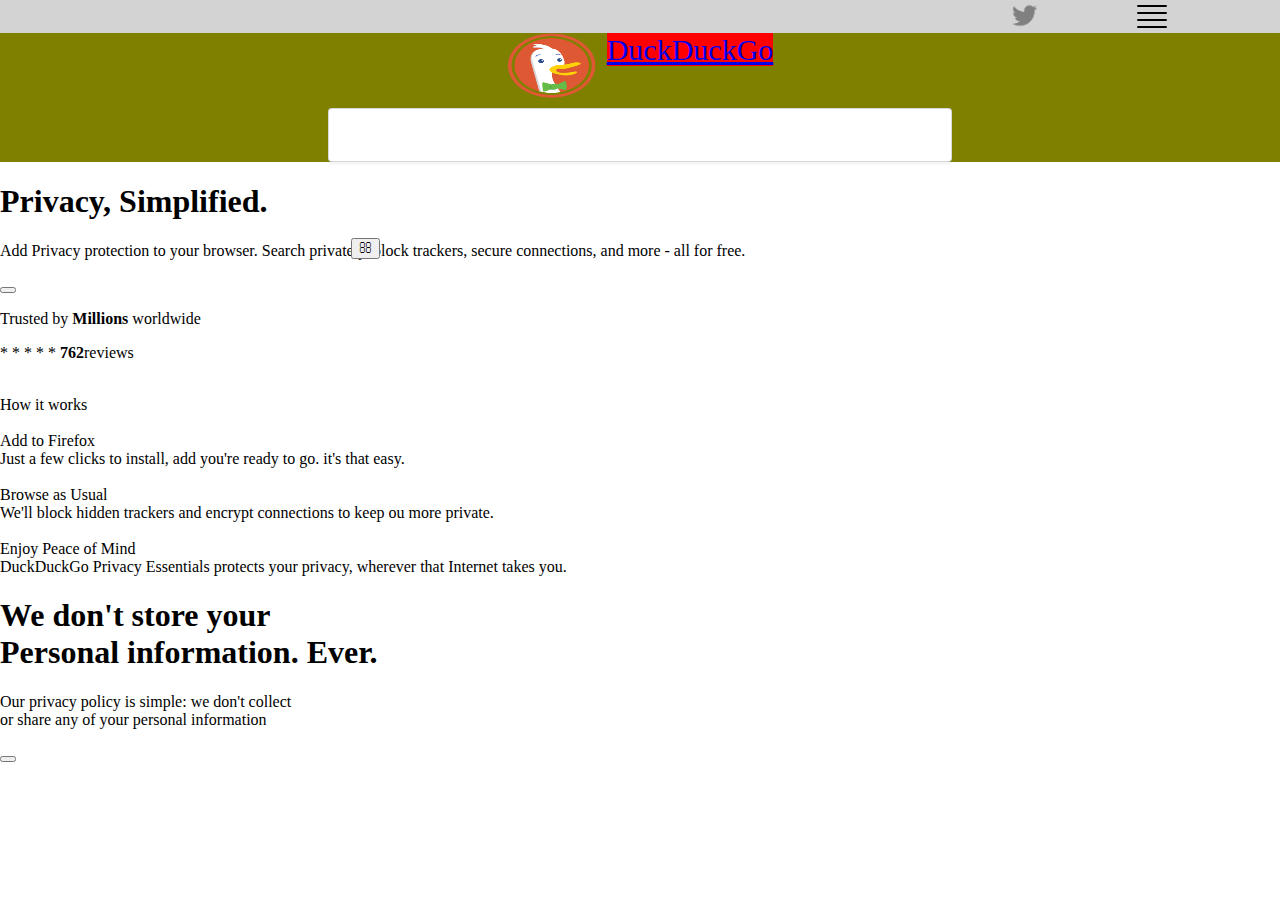
==== commit b1ea29c8: "css and image folder is updated" ====
--- a/index.html
+++ b/index.html
@@ -21,7 +21,7 @@
   <header>
       <div class="container">
         <div class="dropdown">
-          <button class="dropbtn"><img src="./img/images.png" width="20px" height="20px" alt=""></button>
+          <button class="dropbtn"><img src="./img/twitter-logo.png" width="25px" height="25px" alt=""></button>
           <div class="dropdown-content">
           <a class="day-a" href="#"><img src="" alt="Twitter"></a>
           <a class="day-a" href="#"><img src="" alt="facebook"></a>
@@ -36,33 +36,34 @@
       <span></span>
       <span></span>
       <span></span>
+      <span></span>
 
       <ul id="nav-area">
-          <li>
+          <li class="menu-heading">
             <span>Settings</span>
           </li>
             <li><a class="night-a" href="Index.html">Themes</a></li>
              <li><a class="night-a" href="Index.html">Other Setting</a></li>
             <li><a class="night-a" href="Index.html">!Bang Search </a></li>
-          <li>
+          <li class="menu-heading">
             <span>Privacy Essentials</span>
           </li>
              <li><a class="night-a" href="Index.html">Private Search</a></li>
              <li><a class="night-a" href="Index.html">App and Extension</a></li>
-          <li>
+          <li class="menu-heading">
             <span>Why Privacy</span>
           </li>
             <li><a class="night-a" href="Index.html">Privacy Blog</a></li>
              <li><a class="night-a" href="Index.html">Privacy Crash </a></li>
             <li><a class="night-a" href="Index.html">Help Spread </a></li>
-          <li class="nav.menu-heading">
+          <li class="menu-heading">
             <span>Who We Are</span>
           </li>
             <li><a class="night-a" href="Index.html">About Us</a></li>
              <li><a class="night-a" href="Index.html">Privacy Policy</a></li>
              <li><a class="night-a" href="Index.html">Careers</a></li>
             <li><a class="night-a" href="Index.html">Press Kit</a></li>
-          <li class="nav.menu-heading">
+          <li class="menu-heading">
             <span>Keep In Touch</span>
           </li>
             <li><a class="night-a" href="Index.html">Twitter</a></li>
@@ -75,18 +76,24 @@
       </div>
     </div>
   </header>
+<div id="content_homepage">
 <!--Logo Section-->
     <section id="content-wrap-home">
-      <div class="logo-">
-        <img src="./img/DuckDuckGo-logo.png" alt="DuckDuckgo-logo"><a href="/about"></a>
+      <div class="logo">
+        <a id="logo_homepage" href="./about" alt="DuckDuckgo-logo"><a href="/about"><span class="logo-text-container">DuckDuckGo</span></a>
           </div>
           <div class="search-wrap">
-            <form action="/" name="x">
-            <input type="text" autocomplete="off" name="q">
-          <input type="submit" id="Search-button" >
-        </form>
+            <form action="/" name="x" id="search-form-input">
+            <input type="text" autocomplete="off" name="q" id="search_form_input_homepage">
+            <button type="submit" id="Search-button" aria-label="Search-button">
+              <i class="fa fa-search" title="click to search"></i>
+            </button>
+          </form>
       </div>
     </section>
+
+    
+  </div>
 
 <!--Menu start from here-->
 <!--
@@ -186,12 +193,23 @@
             DuckDuckGo Privacy Essentials protects your privacy, wherever that Internet takes you.
           </div>
         </div>
-
-      </div>
-    </div>
-  </div>
-
+      </div>
+    </div>
+  </div>
 </Section>
+<!--Content_Wrapper Home-->
+<section id="footer_homepage">
+  <div id="box-01">
+    <div class="onboarding-ed__content">
+      <h1 class="onboarding-ed__title">We don't store your<br>Personal information. Ever.</h1>
+      <p class="onboarding-ed__subtitle">Our privacy policy is simple: we don't collect <br> or share any of your personal information</p>
+      <button><a href="" class="badge-link__btn-wrp"></a></button>
+    </div>
+  </div>
+  <div class="onboarding-ed__image-container">
+    <img src="" alt="">
+  </div>
+</section>
 </div>
 </body>
 
--- a/css/style.css
+++ b/css/style.css
@@ -2,11 +2,15 @@
     margin: 0px;
     padding: 0pxs;
 }
-.sit-wraper{
-    display: flex;
-    flex-direction: row;
-    padding: 0px;
-    margin: 0px;
+
+/*-- Page C o n t a i n e r --*/
+
+.sit-wrapper{
+    display: grid;
+    grid-template-columns:5fr 1fr;
+    width: 100%;
+    height: 100%;
+    background-color: lightgray;
 }
 li{
     list-style-type: none;
@@ -16,13 +20,15 @@
     justify-content: flex-end;
     flex-direction: row;
     width: 100%;
-    background-color: #3e8e41;
+    background-color: lightgray;
 }
 /* media-button */
 .dropbtn {
     padding: 0px;
     border: none;
     cursor: pointer;
+    margin-top: 3px;
+    background-color: lightgray;
   }
   .dropdown {
     position: relative;
@@ -33,7 +39,7 @@
   .dropdown-content {
     display: none;
     position: absolute;
-    background-color: #f9f9f9;
+    background-color: lightgray;
     min-width: 160px;
     box-shadow: 0px 8px 16px 0px rgba(0,0,0,0.2);
     z-index: 1;
@@ -87,8 +93,11 @@
   position: absolute;
 }
 #slideLeft span{
-  display: block;
-  width: 25px;
+  order: 1;
+  position: static;
+  top: 0px;
+  display: block;
+  width: 30px;
   height: 2px;
   background: #000;
   -webkit-border-radius: 2px;
@@ -98,6 +107,7 @@
   transform-origin: 4px 0px;
   position: relative;
   margin-bottom: 5px;
+  margin-top: 5px;
   -webkit-transition: transform .5s cubic-bezier (.75, .2, .05, 1.0) ;
   -moz-transition: transform .5s cubic-bezier (.75, .2, .05, 1.0) ;
   -moz-transition: transform .5s cubic-bezier (.75, .2, .05, 1.0) ;
@@ -145,11 +155,11 @@
   transform: rotate(0deg) translate(0, -1px);
 }
 #nav-area{
-  position: absolute;
-  width: 150px;
+  position: fixed;
+  width: 200px;
   height: 100vh;
   margin: 10px 0 0 10px;
-  padding: 10px 45px 45px;
+  padding: 100px 70px 45px;
   background: gray;
   list-style-type: none;
   transform-origin: 0% 0%;
@@ -160,11 +170,11 @@
   transform: translate(100%, 0);
 }
 #nav-area li{
-  text-transform: uppercase;
+  
   color: #fff;
-  font-size: 10px;
-  padding: 6px 0;
-  line-height: 25px;
+  font-size: 13px;
+  padding:1px;
+  line-height: 50px;
 }
 #slideLeft input:checked ~ ul{
   -webkit-transform: none;
@@ -173,12 +183,111 @@
   -o-transform: none;
   transform: none;
 }
-nav.menu-heading{
-  font-size: ;
+
+.menu-heading{
+  color: #000;
+
 }
 /*Logo- Section*/
-.content-wrap-home{
+#content-wrap-home{
+  display: flex;
+  flex-direction: column;
+  align-items: center;
+  background-color: olive;
+  margin: 0 auto;
+  font-size: 30px;
+  
+}
+.logo .search-wrap{
+  display: flex;
+  justify-content:center;
+}
+.logo{
   display: flex;
   flex-direction: row;
+  background-position: 50% 50%;
+  margin: 0px 0 10px;
+
+}
+#logo_homepage{
+  margin: 0;
+  width: 100px;
+  height: 65px;
+  background-image: url(/img/duckduckgo-logo.png);
+  background-size: 90% 100%;
+  background-repeat: no-repeat;
+  display: block;
+  position: relative;
+}
+.logo-text-container{
+  background: red;
+  margin: 200px 0 0 0px;
+}
+
+#content_homepage{
+  display: block;
+  padding-bottom: 0px;
+  height: auto;
+  margin: 0px;
+}
+/* --Search container */
+.search-wrap{
+  display: flex;
   justify-content: center;
-}+  flex: 1 0 auto;
+  padding: 0px;
+  margin: 0px;
+  width: 100%;
+
+}
+
+#search-form-input{
+box-sizing: border-box;
+border-radius: 4px;
+display: block;
+position: relative;
+height: 1.8em;
+background-color:#fff;
+border: 1px solid rgba(0,0,0,0.15);
+box-shadow: 0 2px 3px rgba(0,0,0,0.06);
+padding-left: .75em;
+
+}
+#search_form_input_homepage{
+  -webkit-appearance: none;
+-moz-appearance: none;
+-ms-appearance: none;
+-o-appearance: none;
+appearance: none;
+-webkit-tap-highlight-color: rgba(0,0,0,0);
+font-size: 1.1em;
+font-weight: normal;
+display: block;
+width: 100%;
+background: none;
+outline: none;
+border: none;
+padding: 0;
+height: 3.545455em;
+z-index: 1;
+position: relative;
+top: -1px;
+width: 600px;
+}
+
+#search-button{
+border-radius: 0 4px 4px 0;
+min-width: 26px;
+color#999;
+font-size: 1.25em;
+padding: 0 .64em;
+height: auto;
+min-height: 1.8em;
+margin-top: -1px;
+margin-bottom: -1px;
+margin-right: -3px;
+line-height: 1.5;
+background-color:transparent;
+background-position: 50% 50%;
+background-repeat: no-repeat;
+}
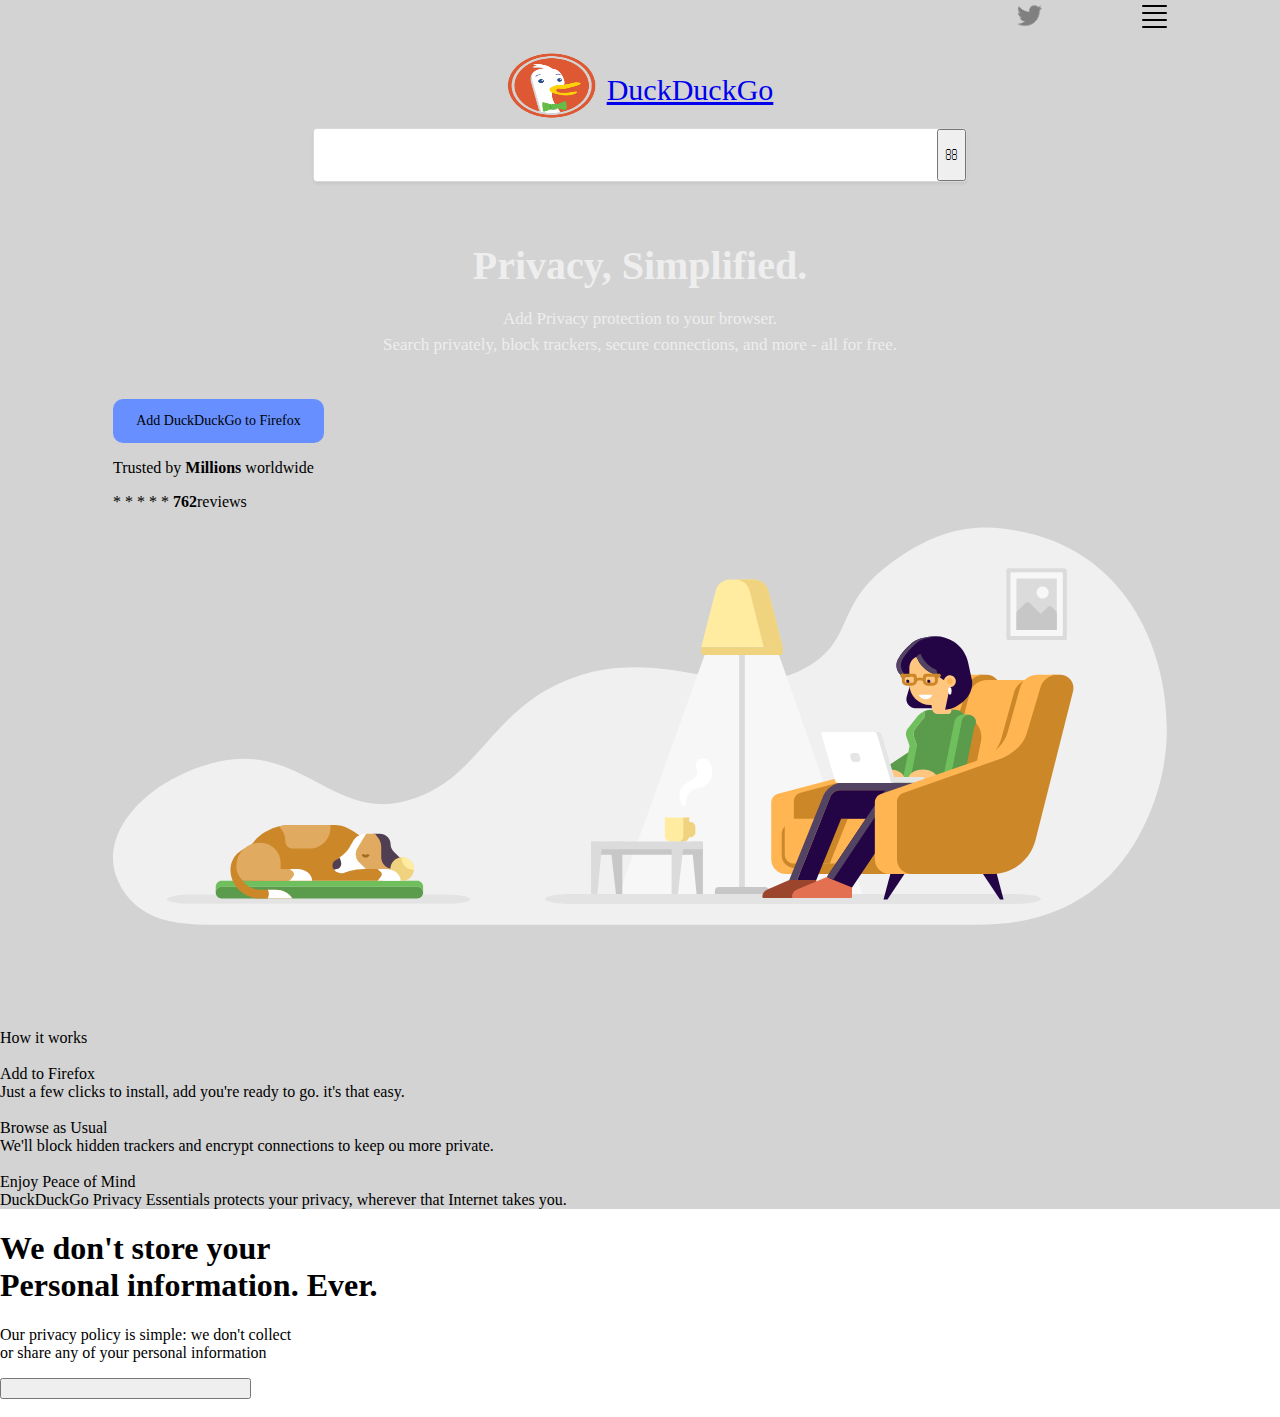
==== commit 2af628b2: "update some text in css" ====
--- a/index.html
+++ b/index.html
@@ -91,66 +91,16 @@
           </form>
       </div>
     </section>
-
-    
-  </div>
-
-<!--Menu start from here-->
-<!--
-
-          <nav class="menu-side">
-            <ul>
-              <li class="nav.menu-heading">
-                <span>Settings</span>
-              </li>
-              <li><a href="Index.html">Themes</a></li>
-              <li><a href="Index.html">Other Setting</a></li>
-              <li><a href="Index.html">!Bang Search Shortcuts</a></li>
-            </ul>
-            <ul>
-              <li class="nav.menu-heading">
-                <span>Privacy Essentials</span>
-              </li>
-              <li><a href="Index.html">Private Search</a></li>
-              <li><a href="Index.html">App and Extension</a></li>
-            </ul>
-            <ul>
-              <li class="nav.menu-heading">
-                <span>Why Privacy</span>
-              </li>
-              <li><a href="Index.html">Privacy Blog</a></li>
-              <li><a href="Index.html">Privacy Crash Course</a></li>
-              <li><a href="Index.html">Help Spread Privacy</a></li>
-            </ul>
-            <ul>
-              <li class="nav.menu-heading">
-                <span>Who We Are</span>
-              </li>
-              <li><a href="Index.html">About Us</a></li>
-              <li><a href="Index.html">Privacy Policy</a></li>
-              <li><a href="Index.html">Careers</a></li>
-              <li><a href="Index.html">Press Kit</a></li>
-            </ul>
-            <ul>
-              <li class="nav.menu-heading">
-                <span>Keep In Touch</span>
-              </li>
-              <li><a href="Index.html">Twitter</a></li>
-              <li><a href="Index.html">Store</a></li>
-              <li><a href="Index.html">Reddit</a></li>
-              <li><a href="Index.html">Help</a></li>
-            </ul>
-          </nav>-->
-
 <!--Body Section-->
 <Section class="budge-link">
   <div class="badge-link__wrap">
     <div class="badge-link__content">
       <h1 class="badge-link__title">Privacy, Simplified.</h1>
       <p class="badge-link__subtitle">
-        Add Privacy protection to your browser. Search privately, block trackers, secure connections, and more - all for free.
+        Add Privacy protection to your browser. <br> Search privately, block trackers, secure connections, and more - all for free.
       </p>
-      <button><a href="" class="badge-link__btn-wrp"></a></button>
+      <a href="/" class="badge-link__btn-wrp"></a>
+      <span class="badge-link__btn">Add DuckDuckGo to Firefox</span>
     </div>
     <div class="badge-link__rating">
       <p>Trusted by <b>Millions</b> worldwide</p>
@@ -163,7 +113,7 @@
         <span><b>762</b>reviews</span>
       </p>
     </div>
-    <img class="badge-link__img" src="" alt="">
+    <img class="badge-link__img" src="./img/background.svg" alt="women-reading">
   </div>
   <div class="content-info" lang="en">
     <div class="content-info__title">How it works</div>
@@ -197,6 +147,57 @@
     </div>
   </div>
 </Section>
+<!--main div for top section-->
+  </div>
+
+<!--Menu start from here-->
+<!--
+
+          <nav class="menu-side">
+            <ul>
+              <li class="nav.menu-heading">
+                <span>Settings</span>
+              </li>
+              <li><a href="Index.html">Themes</a></li>
+              <li><a href="Index.html">Other Setting</a></li>
+              <li><a href="Index.html">!Bang Search Shortcuts</a></li>
+            </ul>
+            <ul>
+              <li class="nav.menu-heading">
+                <span>Privacy Essentials</span>
+              </li>
+              <li><a href="Index.html">Private Search</a></li>
+              <li><a href="Index.html">App and Extension</a></li>
+            </ul>
+            <ul>
+              <li class="nav.menu-heading">
+                <span>Why Privacy</span>
+              </li>
+              <li><a href="Index.html">Privacy Blog</a></li>
+              <li><a href="Index.html">Privacy Crash Course</a></li>
+              <li><a href="Index.html">Help Spread Privacy</a></li>
+            </ul>
+            <ul>
+              <li class="nav.menu-heading">
+                <span>Who We Are</span>
+              </li>
+              <li><a href="Index.html">About Us</a></li>
+              <li><a href="Index.html">Privacy Policy</a></li>
+              <li><a href="Index.html">Careers</a></li>
+              <li><a href="Index.html">Press Kit</a></li>
+            </ul>
+            <ul>
+              <li class="nav.menu-heading">
+                <span>Keep In Touch</span>
+              </li>
+              <li><a href="Index.html">Twitter</a></li>
+              <li><a href="Index.html">Store</a></li>
+              <li><a href="Index.html">Reddit</a></li>
+              <li><a href="Index.html">Help</a></li>
+            </ul>
+          </nav>-->
+
+
 <!--Content_Wrapper Home-->
 <section id="footer_homepage">
   <div id="box-01">
--- a/css/style.css
+++ b/css/style.css
@@ -56,7 +56,7 @@
     display: block;
   }
   .dropdown:hover .dropbtn {
-    background-color: #3e8e41;
+    background-color: #fff;
   }
 
 /* --Main--Menu --*/
@@ -97,14 +97,14 @@
   position: static;
   top: 0px;
   display: block;
-  width: 30px;
+  width: 25px;
   height: 2px;
   background: #000;
   -webkit-border-radius: 2px;
   -moz-border-radius: 2px;
   border-radius: 2px;
   z-index: 1;
-  transform-origin: 4px 0px;
+  transform-origin: 5px 0px;
   position: relative;
   margin-bottom: 5px;
   margin-top: 5px;
@@ -156,10 +156,10 @@
 }
 #nav-area{
   position: fixed;
-  width: 200px;
+  width: 150px;
   height: 100vh;
-  margin: 10px 0 0 10px;
-  padding: 100px 70px 45px;
+  margin: 0px 0 0 10px;
+  padding: 50px 30px 30px;
   background: gray;
   list-style-type: none;
   transform-origin: 0% 0%;
@@ -193,21 +193,24 @@
   display: flex;
   flex-direction: column;
   align-items: center;
-  background-color: olive;
+  background-color: lightgray;
   margin: 0 auto;
   font-size: 30px;
+  text-decoration: none;
   
 }
 .logo .search-wrap{
   display: flex;
   justify-content:center;
+  text-decoration: none;
+  
 }
 .logo{
   display: flex;
   flex-direction: row;
   background-position: 50% 50%;
-  margin: 0px 0 10px;
-
+  margin: 20px 0 10px;
+  
 }
 #logo_homepage{
   margin: 0;
@@ -220,8 +223,9 @@
   position: relative;
 }
 .logo-text-container{
-  background: red;
-  margin: 200px 0 0 0px;
+  margin-top: 20px;
+  text-decoration: none;
+  display:flex;
 }
 
 #content_homepage{
@@ -246,6 +250,8 @@
 border-radius: 4px;
 display: block;
 position: relative;
+display: flex;
+flex-direction: row;
 height: 1.8em;
 background-color:#fff;
 border: 1px solid rgba(0,0,0,0.15);
@@ -254,7 +260,7 @@
 
 }
 #search_form_input_homepage{
-  -webkit-appearance: none;
+-webkit-appearance: none;
 -moz-appearance: none;
 -ms-appearance: none;
 -o-appearance: none;
@@ -286,8 +292,77 @@
 margin-top: -1px;
 margin-bottom: -1px;
 margin-right: -3px;
-line-height: 1.5;
-background-color:transparent;
-background-position: 50% 50%;
-background-repeat: no-repeat;
-}
+}
+
+.budge-link{
+  display: flex;
+  flex-direction: column;
+  justify-content: flex-start;
+  align-items: start;
+  order:1;
+  cursor: initial;
+  background-color: lightgray;
+}
+.badge-link__wrap{
+  margin: 0px;
+  box-sizing: border-box;
+  width: auto;
+  max-width:none;
+  padding: 0px;
+  margin: 60px auto 100px;
+}
+.badge-link__content{
+  max-width: 410;
+  margin: 0 auto;
+  padding: 0px;
+  text-align: center;
+  cursor: initial;
+  hyphens: auto;
+}
+/* h1 first top text */
+.badge-link__title{
+  font-size: 40px;
+  color: #eeeeee;
+  margin: 0px;
+  border: 0px;
+  cursor: initial;
+  hyphens: auto;
+}
+/* Paragraphed top first */
+.badge-link__subtitle{
+  color: #eeeeee;
+  margin-bottom: auto;
+  padding: 0 0 24px;
+  line-height: 1.5;
+  font-size: 17px;
+  cursor: initial;
+  hyphens: auto;
+}
+/* button top first*/
+.badge-link__btn-wrp{
+  text-decoration: none;
+  display: inline-block;
+  min-width: 235px;
+  color: #fff;
+  font-family: inherit;
+}
+
+.badge-link__btn{
+display: flex;
+height: 43px;
+min-height: 44px;
+margin: 0;
+margin-top: 0px;
+margin-top: 0px;
+width: 20%;
+font-size: 14px;
+line-height: 1.3;
+align-items: center;
+justify-content: center;
+background-color:#678fff !important;
+border-color:#678fff !important;
+box-sizing: border-box;
+font-weight: normal;
+border-radius: 10px;
+white-space: normal;
+}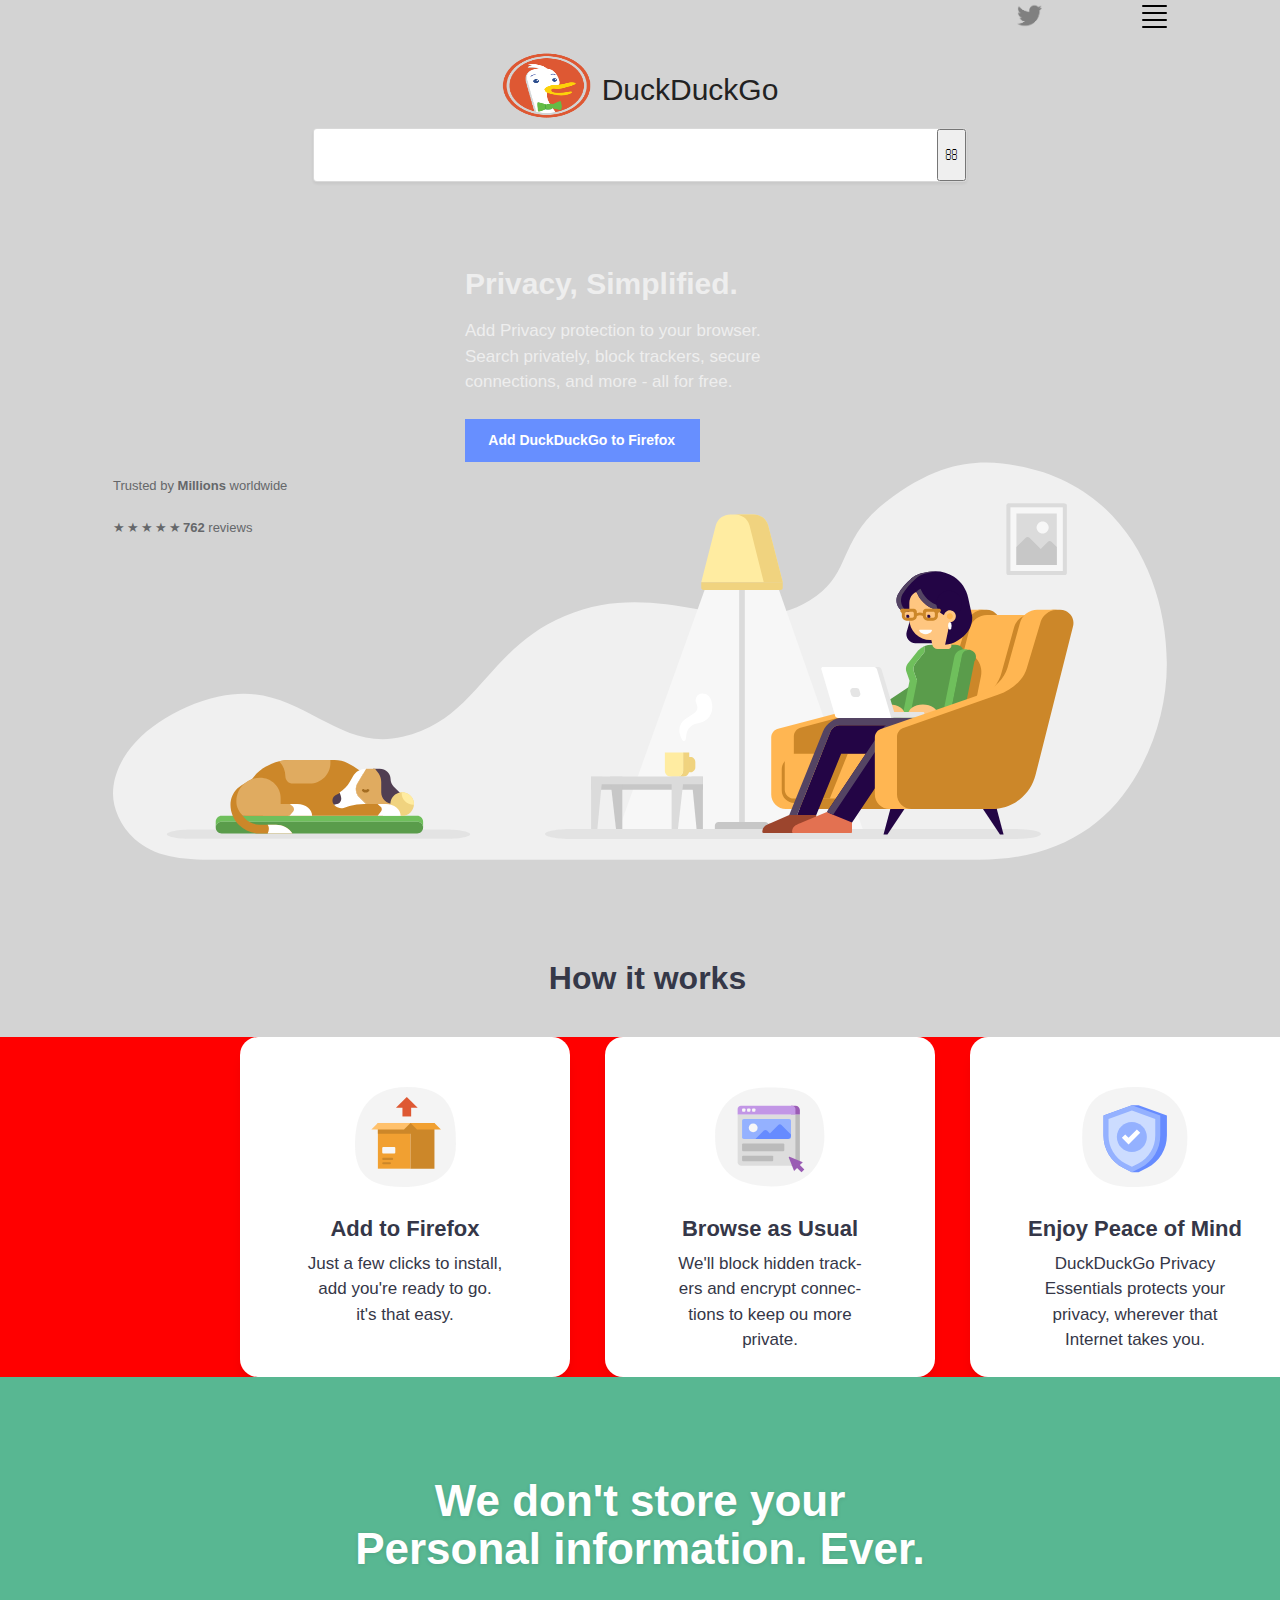
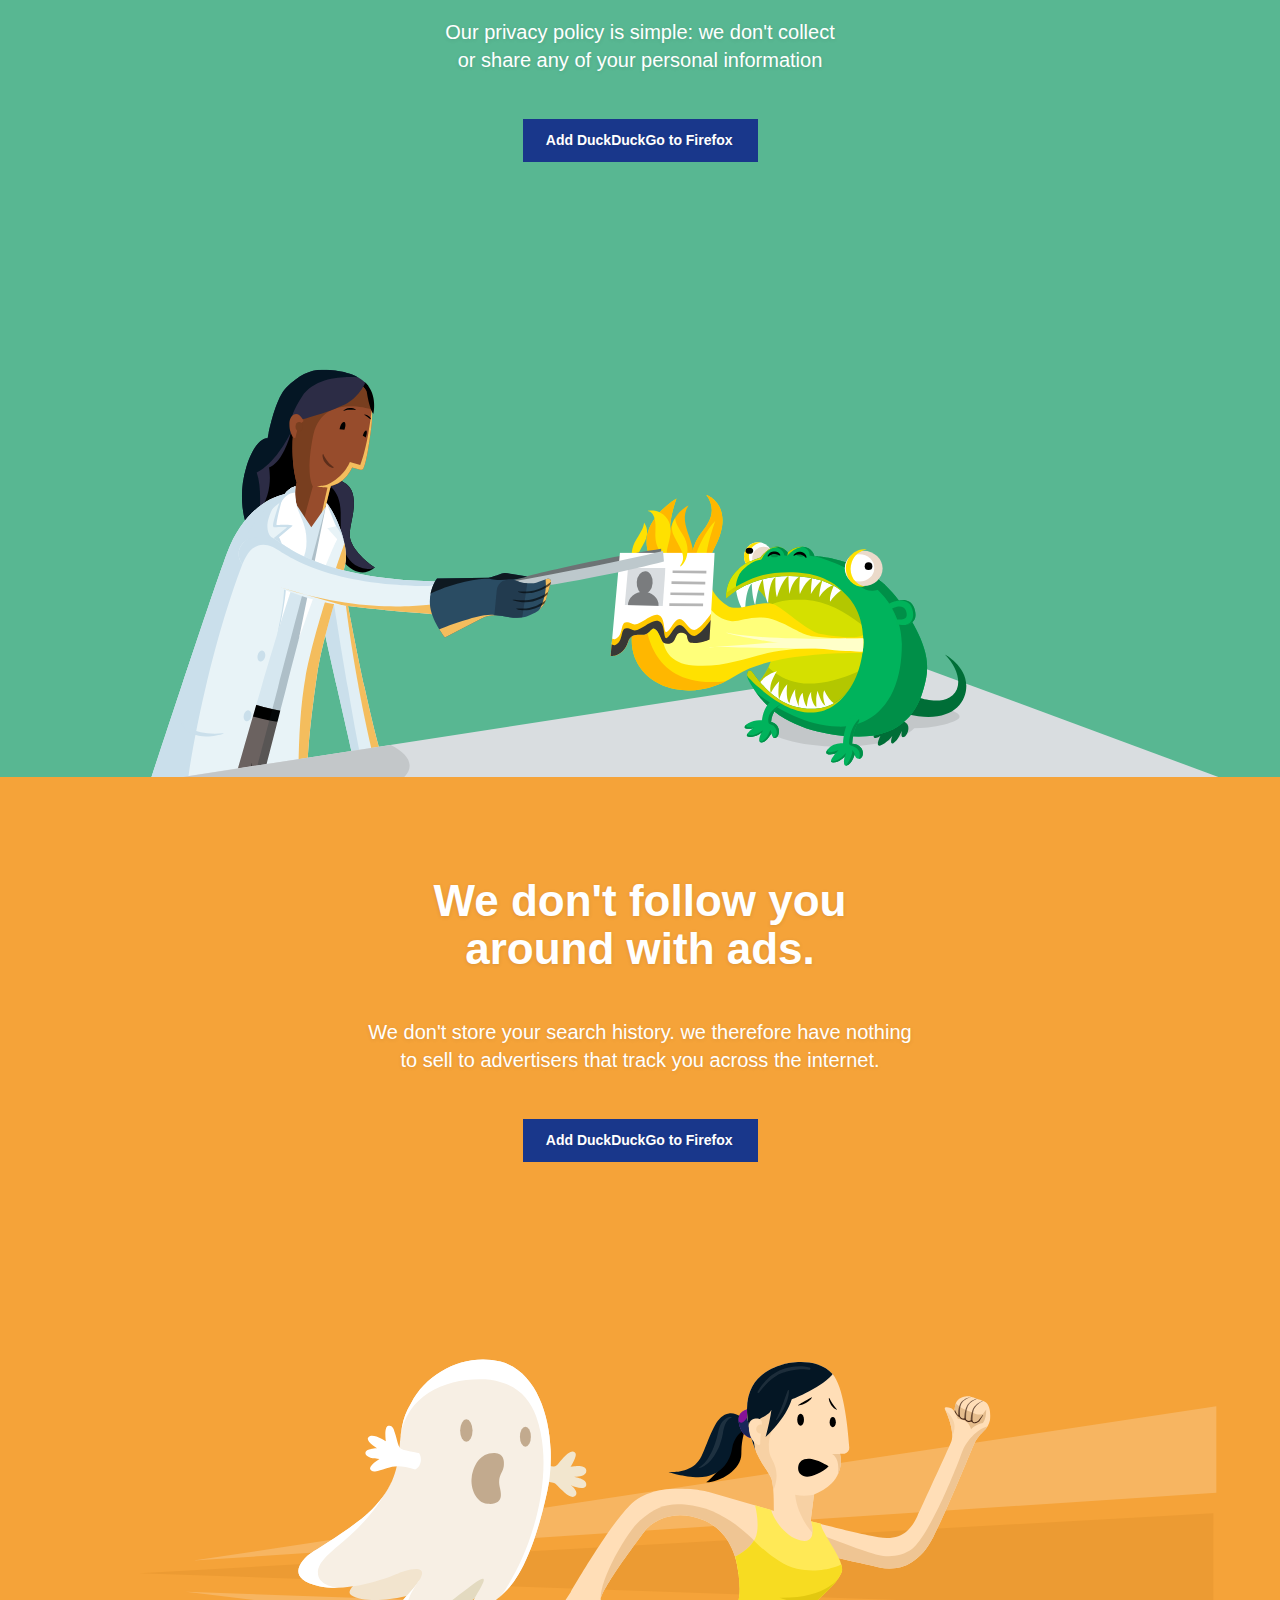
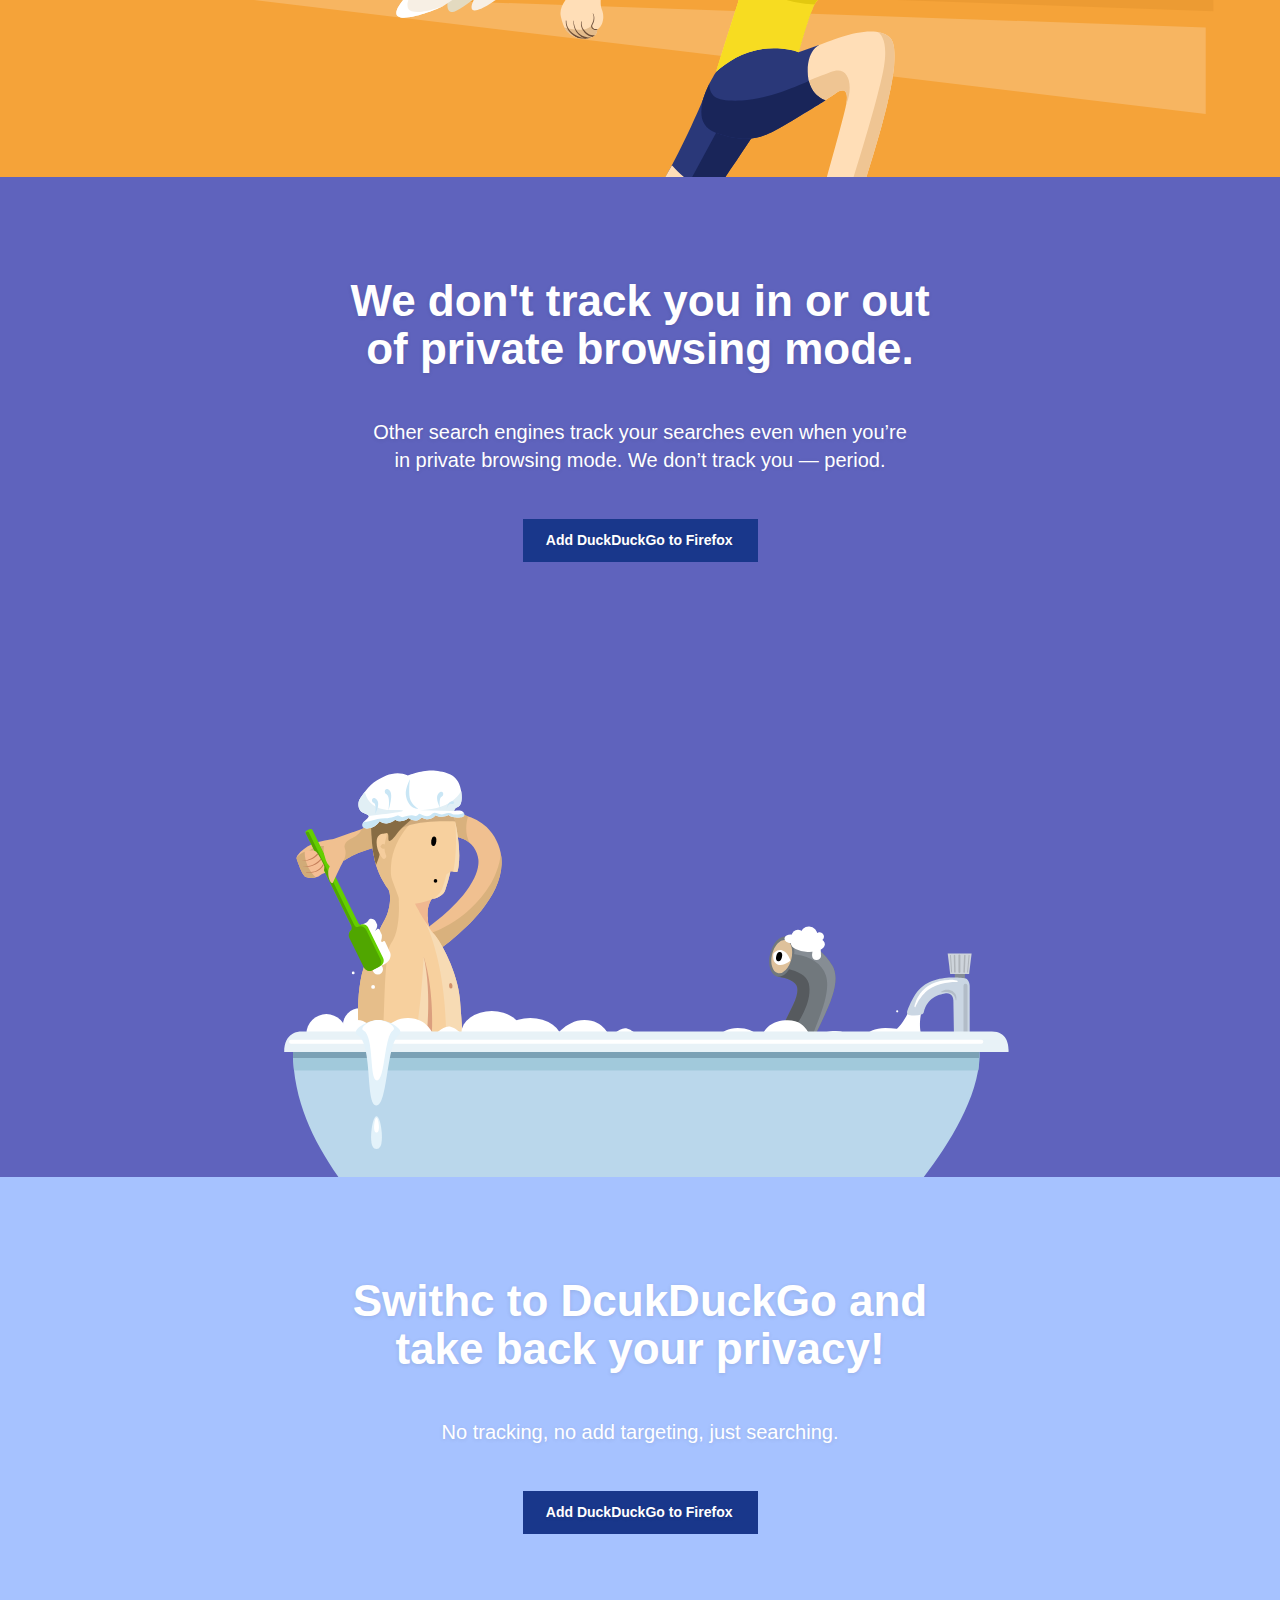
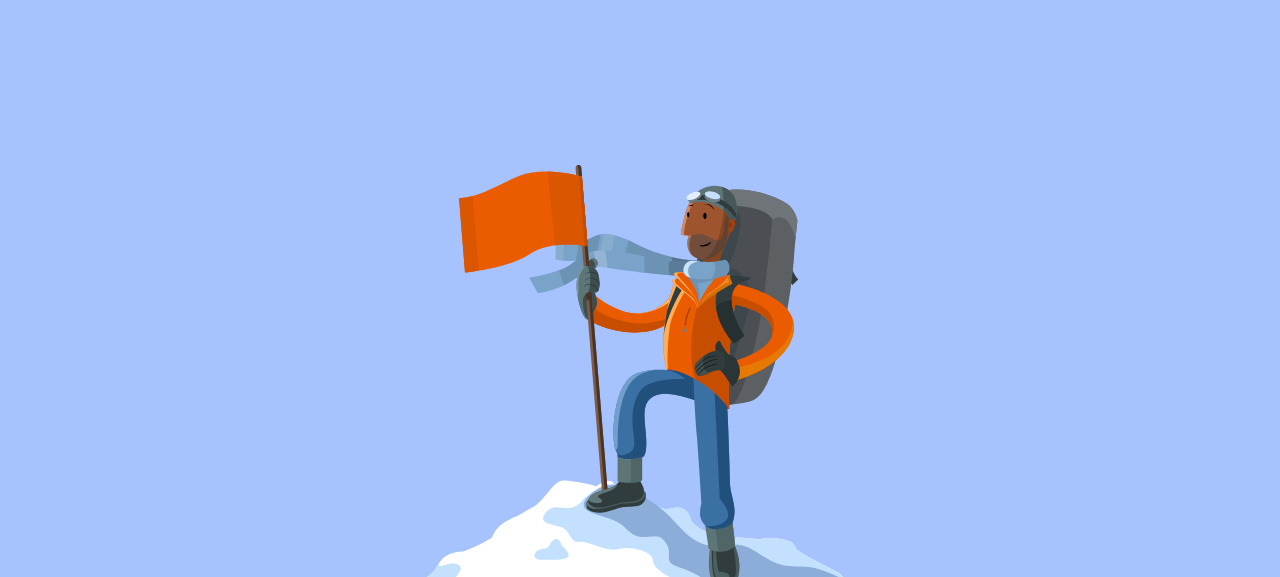
==== commit eb4cad90: "updated some aria labels and completed the page" ====
--- a/index.html
+++ b/index.html
@@ -18,7 +18,7 @@
 <body>
 <div class="sit-wrapper">
   <!--H E A D E R-->
-  <header>
+  <header role="banner">
       <div class="container">
         <div class="dropdown">
           <button class="dropbtn"><img src="./img/twitter-logo.png" width="25px" height="25px" alt=""></button>
@@ -30,7 +30,7 @@
       </div>
 <!--Test menu-->
 
-<nav role="navigation">
+<nav role="navigation" role="main">
   <div id="slideLeft">
       <input type="checkbox">
       <span></span>
@@ -38,7 +38,7 @@
       <span></span>
       <span></span>
 
-      <ul id="nav-area">
+      <ul id="nav-area" role="complementary">
           <li class="menu-heading">
             <span>Settings</span>
           </li>
@@ -80,7 +80,7 @@
 <!--Logo Section-->
     <section id="content-wrap-home">
       <div class="logo">
-        <a id="logo_homepage" href="./about" alt="DuckDuckgo-logo"><a href="/about"><span class="logo-text-container">DuckDuckGo</span></a>
+        <a id="logo_homepage" href="./about" alt="DuckDuckGo-logo"><a href="/about"></a><span class="logo-text-container">DuckDuckGo</span>
           </div>
           <div class="search-wrap">
             <form action="/" name="x" id="search-form-input">
@@ -94,26 +94,28 @@
 <!--Body Section-->
 <Section class="budge-link">
   <div class="badge-link__wrap">
-    <div class="badge-link__content">
-      <h1 class="badge-link__title">Privacy, Simplified.</h1>
-      <p class="badge-link__subtitle">
-        Add Privacy protection to your browser. <br> Search privately, block trackers, secure connections, and more - all for free.
-      </p>
-      <a href="/" class="badge-link__btn-wrp"></a>
-      <span class="badge-link__btn">Add DuckDuckGo to Firefox</span>
-    </div>
-    <div class="badge-link__rating">
-      <p>Trusted by <b>Millions</b> worldwide</p>
-      <p class="badge-link__rating-wrap" title="Average rating:4.5 out of 5">
-        <span class="badge-link__rating__star">*</span>
-        <span class="badge-link__rating__star">*</span>
-        <span class="badge-link__rating__star">*</span>
-        <span class="badge-link__rating__star">*</span>
-        <span class="badge-link__rating__star">*</span>
-        <span><b>762</b>reviews</span>
-      </p>
-    </div>
-    <img class="badge-link__img" src="./img/background.svg" alt="women-reading">
+    <div class="badge-link__box-content">
+      <div class="badge-link__content">
+          <h1 class="badge-link__title">Privacy, Simplified.</h1>
+          <p class="badge-link__subtitle">
+            Add Privacy protection to your browser. <br> Search privately, block trackers, secure connections, and more - all for free.
+          </p>
+            <a href="index.html" class="badge-link__btn-wrp">
+              <span class="badge-link__btn">Add DuckDuckGo to Firefox</span></a>
+                </div>
+                <div class="badge-link__rating">
+              <p>Trusted by <b>Millions</b> worldwide</p>
+            <p class="badge-link__rating-wrap" title="Average rating:4.5 out of 5">
+            <span class="badge-link__rating__star">★</span>
+            <span class="badge-link__rating__star">★</span>
+            <span class="badge-link__rating__star">★</span>
+            <span class="badge-link__rating__star">★</span>
+            <span class="badge-link__rating__star">★</span>
+            <span><b>762</b> reviews</span>
+          </p>
+      </div>
+  </div>
+    <img class="badge-link__img" src="./img/background.svg" alt="Women-Reading">
   </div>
   <div class="content-info" lang="en">
     <div class="content-info__title">How it works</div>
@@ -121,7 +123,7 @@
       <div class="content-info__item-wrap">
 
         <div class="content-info__item">
-          <img class="content-info__item__icon" src="" alt="">
+          <img class="content-info__item__icon" src="./img/box.svg" alt="box-picture">
           <div class="content-info__item__title">Add to Firefox</div>
           <div class="content-info__item__subtitle">
             Just a few clicks to install, add you're ready to go. it's that easy.
@@ -129,7 +131,7 @@
         </div>
 
         <div class="content-info__item">
-          <img class="content-info__item__icon" src="" alt="">
+          <img class="content-info__item__icon" src="./img/browser.svg" alt="Browser-picture">
           <div class="content-info__item__title">Browse as Usual</div>
           <div class="content-info__item__subtitle">
             We'll block hidden trackers and encrypt connections to keep ou more private.
@@ -137,7 +139,7 @@
         </div>
 
         <div class="content-info__item">
-          <img class="content-info__item__icon" src="" alt="">
+          <img class="content-info__item__icon" src="./img/shield.svg" alt="shield-picture">
           <div class="content-info__item__title">Enjoy Peace of Mind</div>
           <div class="content-info__item__subtitle">
             DuckDuckGo Privacy Essentials protects your privacy, wherever that Internet takes you.
@@ -147,70 +149,72 @@
     </div>
   </div>
 </Section>
-<!--main div for top section-->
-  </div>
-
-<!--Menu start from here-->
-<!--
-
-          <nav class="menu-side">
-            <ul>
-              <li class="nav.menu-heading">
-                <span>Settings</span>
-              </li>
-              <li><a href="Index.html">Themes</a></li>
-              <li><a href="Index.html">Other Setting</a></li>
-              <li><a href="Index.html">!Bang Search Shortcuts</a></li>
-            </ul>
-            <ul>
-              <li class="nav.menu-heading">
-                <span>Privacy Essentials</span>
-              </li>
-              <li><a href="Index.html">Private Search</a></li>
-              <li><a href="Index.html">App and Extension</a></li>
-            </ul>
-            <ul>
-              <li class="nav.menu-heading">
-                <span>Why Privacy</span>
-              </li>
-              <li><a href="Index.html">Privacy Blog</a></li>
-              <li><a href="Index.html">Privacy Crash Course</a></li>
-              <li><a href="Index.html">Help Spread Privacy</a></li>
-            </ul>
-            <ul>
-              <li class="nav.menu-heading">
-                <span>Who We Are</span>
-              </li>
-              <li><a href="Index.html">About Us</a></li>
-              <li><a href="Index.html">Privacy Policy</a></li>
-              <li><a href="Index.html">Careers</a></li>
-              <li><a href="Index.html">Press Kit</a></li>
-            </ul>
-            <ul>
-              <li class="nav.menu-heading">
-                <span>Keep In Touch</span>
-              </li>
-              <li><a href="Index.html">Twitter</a></li>
-              <li><a href="Index.html">Store</a></li>
-              <li><a href="Index.html">Reddit</a></li>
-              <li><a href="Index.html">Help</a></li>
-            </ul>
-          </nav>-->
-
+<!--main div for top section get finished here-->
+  </div>
 
 <!--Content_Wrapper Home-->
-<section id="footer_homepage">
-  <div id="box-01">
-    <div class="onboarding-ed__content">
-      <h1 class="onboarding-ed__title">We don't store your<br>Personal information. Ever.</h1>
-      <p class="onboarding-ed__subtitle">Our privacy policy is simple: we don't collect <br> or share any of your personal information</p>
-      <button><a href="" class="badge-link__btn-wrp"></a></button>
-    </div>
-  </div>
-  <div class="onboarding-ed__image-container">
-    <img src="" alt="">
-  </div>
-</section>
+<!--Green section-->
+<footer role="contentinfo">
+<section id="footer_homepage">
+  <div id="onboarding-ed">
+    <div class="onboarding-ed__content">
+      <h1 class="onboarding-ed__title">We don't store your<br data-owner="balance-text"> Personal information. Ever.</h1>
+        <p class="onboarding-ed__subtitle">Our privacy policy is simple: we don't collect <br> or share any of your personal information</p>
+          <a href="index.html" class="onboarding-ed__button-small">
+            <span class="badge-link__btn">Add DuckDuckGo to Firefox</span></a>
+         </div>
+        <div class="onboarding-ed__image-container">
+      <img class="onboarding-ed__image--placeholder" src="./img/1-monster-v2--pre-animation.svg" width="1200" height="460" alt="">
+    </div>  
+  </div>
+</section>
+<!--Orange section-->
+
+<section id="footer_homepage">
+  <div id="onboarding-ed-2">
+    <div class="onboarding-ed__content">
+      <h1 class="onboarding-ed__title">We don't follow you<br data-owner="balance-text"> around with ads. </h1>
+        <p class="onboarding-ed__subtitle"> We don't store your search history. we therefore have nothing <br> to sell to advertisers that track you across the internet.</p>
+        <a href="index.html" class="onboarding-ed__button-small">
+          <span class="badge-link__btn">Add DuckDuckGo to Firefox</span></a>
+         </div>
+        <div class="onboarding-ed__image-container">
+      <img class="onboarding-ed__image--placeholder" src="./img/2-ghost-v2.svg" width="1200" height="460" alt="">
+    </div>  
+  </div>
+</section>
+<!--Purple section start here-->
+
+<section id="footer_homepage">
+  <div id="onboarding-ed-3">
+    <div class="onboarding-ed__content">
+      <h1 class="onboarding-ed__title">We don't track you in or out<br data-owner="balance-text"> of private browsing mode. </h1>
+        <p class="onboarding-ed__subtitle"> Other search engines track your searches even when you’re <br> in private browsing mode. We don’t track you — period.</p>
+          <a href="index.html" class="onboarding-ed__button-small">
+            <span class="badge-link__btn">Add DuckDuckGo to Firefox</span></a>
+           </div>
+         <div class="onboarding-ed__image-container">
+      <img class="onboarding-ed__image--placeholder" src="./img/3-bathtub-v2--pre-animation.svg" width="1200" height="460" alt="">
+    </div>  
+  </div>
+</section>
+
+<!--Light blue section start here-->
+
+<section id="footer_homepage">
+  <div id="onboarding-ed-4">
+    <div class="onboarding-ed__content">
+      <h1 class="onboarding-ed__title">Swithc to DcukDuckGo and<br data-owner="balance-text"> take back your privacy! </h1>
+        <p class="onboarding-ed__subtitle"> No tracking, no add targeting, just searching.</p>
+          <a href="index.html" class="onboarding-ed__button-small">
+            <span class="badge-link__btn">Add DuckDuckGo to Firefox</span></a>
+          </div>
+        <div class="onboarding-ed__image-container">
+      <img class="onboarding-ed__image--placeholder" src="./img/4-alpinist-v2.svg" width="1200" height="460" alt="">
+    </div>  
+  </div>
+</section>
+</footer>
 </div>
 </body>
 
--- a/css/style.css
+++ b/css/style.css
@@ -1,6 +1,8 @@
 body{
     margin: 0px;
     padding: 0pxs;
+    font-family: "DDG_ProximaNova","DDG_ProximaNova_UI_0","DDG_ProximaNova_UI_1","DDG_ProximaNova_UI_2","DDG_ProximaNova_UI_3","DDG_ProximaNova_UI_4","DDG_ProximaNova_UI_5","DDG_ProximaNova_UI_6","Proxima Nova","Helvetica Neue","Helvetica","Segoe UI","Nimbus Sans L","Liberation Sans","Open Sans",FreeSans,Arial,sans-serif;
+    color:#222;
 }
 
 /*-- Page C o n t a i n e r --*/
@@ -11,6 +13,7 @@
     width: 100%;
     height: 100%;
     background-color: lightgray;
+    overflow: hidden;
 }
 li{
     list-style-type: none;
@@ -156,7 +159,7 @@
 }
 #nav-area{
   position: fixed;
-  width: 150px;
+  width: 250px;
   height: 100vh;
   margin: 0px 0 0 10px;
   padding: 50px 30px 30px;
@@ -221,6 +224,7 @@
   background-repeat: no-repeat;
   display: block;
   position: relative;
+  text-decoration: none;
 }
 .logo-text-container{
   margin-top: 20px;
@@ -284,7 +288,7 @@
 #search-button{
 border-radius: 0 4px 4px 0;
 min-width: 26px;
-color#999;
+color:#999;
 font-size: 1.25em;
 padding: 0 .64em;
 height: auto;
@@ -304,6 +308,7 @@
   background-color: lightgray;
 }
 .badge-link__wrap{
+
   margin: 0px;
   box-sizing: border-box;
   width: auto;
@@ -311,22 +316,29 @@
   padding: 0px;
   margin: 60px auto 100px;
 }
+/*work on this to position top every thing to left*/
+/*.badge-link__box-content{
+  display: flex;
+  justify-content: flex-start;
+}*/
 .badge-link__content{
-  max-width: 410;
+  
+  max-width: 350px;
   margin: 0 auto;
-  padding: 0px;
-  text-align: center;
+  padding: 25px;
+  text-align: left;
   cursor: initial;
   hyphens: auto;
 }
 /* h1 first top text */
 .badge-link__title{
-  font-size: 40px;
+  font-size: 30px;
   color: #eeeeee;
   margin: 0px;
   border: 0px;
   cursor: initial;
   hyphens: auto;
+
 }
 /* Paragraphed top first */
 .badge-link__subtitle{
@@ -345,24 +357,204 @@
   min-width: 235px;
   color: #fff;
   font-family: inherit;
+  background-color:#678fff !important;
+  border-color:#678fff !important;
+  width: 20%;
+  height: 43px;
+  float: left;
 }
 
 .badge-link__btn{
 display: flex;
-height: 43px;
-min-height: 44px;
-margin: 0;
-margin-top: 0px;
-margin-top: 0px;
-width: 20%;
+justify-content: flex-end;
+margin: 13px 25px 0 5px;
 font-size: 14px;
-line-height: 1.3;
-align-items: center;
-justify-content: center;
-background-color:#678fff !important;
-border-color:#678fff !important;
-box-sizing: border-box;
-font-weight: normal;
-border-radius: 10px;
-white-space: normal;
+font-weight: bold;
+}
+/*writing under the top button*/
+.badge-link__rating{
+  display: flex;
+  flex-direction: column;
+  font-size: 13px;
+  margin-top: 21px;
+  color: #65676a;
+  max-width: 300px;
+}
+.badge-link__rating-wrap{
+  padding: 0;
+  line-height: 1.35;
+  display: flex;
+  cursor: initial;
+  hyphens: auto;
+}
+.badge-link__rating__star{
+  margin-right: 2px;
+  font-family: sans-serif;
+}
+.badge-link__img{
+  display: block;
+  margin-top: -165px;
+  flex: 1 1 auto;
+  min-height: 285px;
+}
+/*middle 3 boxes*/
+.content-info{
+  text-align: center;
+  color: #353848;
+  hyphens: auto;
+}
+.content-info__title{
+  font-weight: 800;
+  font-size: 32px;
+  margin: 0px;
+  padding: 0px;
+}
+.content-info__items{
+  display: flex;
+  position: relative;
+  justify-content: flex-end;
+  width: 100%;
+  min-height: 340px;
+  margin: 40px auto 0;
+  padding: 0 100px;
+  background-color: red;
+ 
+}
+.content-info__item-wrap{
+  display: flex;
+  justify-content: center;
+  width: 100%;
+  max-width: 1250px;
+  min-height: 340px;
+  text-align: center;
+  color:#353748;
+  hyphens: auto;
+}
+.content-info__item{
+  box-sizing: border-box;
+  width: 330px;
+  min-height: 340px;
+  display: flex;
+  flex-direction: column;
+  align-items: center;
+  margin: 0 17.5px;
+  margin-left: 17.5px;
+  padding: 20px 25px;
+  background-color:#fff;
+  border-radius: 18px;
+  box-shadow: 0px 10px 16px -8px rgba(0,0,0,0.2);
+}
+.content-info__item__icon{
+  width: 110px;
+  height: 100px;
+  margin: 30px;
+  display: block;
+}
+.content-info__item__title{
+  font-weight: 800;
+  font-size: 22px;
+  margin-bottom: 10px;
+  line-height: 1.1;
+  color: inherit;
+}
+.content-info__item__subtitle{
+  width: 70%;
+  font-size: 17px;
+  line-height: 1.5;
+  color: inherit;
+}
+/*Footer start from here*/
+
+.footer_homepage{
+  height: 400vh;
+  top: 100vh;
+  width: 100%;
+  margin: 0px;
+}
+#onboarding-ed{
+  background-color: #58b792;
+  height: 100vh;
+  text-align: center;
+  position: relative;
+  margin: 0;
+  padding-top: 100px;
+
+}
+.onboarding-ed__content{
+  max-width: 700px;
+  margin: 0 auto;
+  color: #fff;
+  text-shadow: 0 1px 4px rgba(0,0,0,0.1);
+  vertical-align: middle;
+  position: relative;
+
+}
+.onboarding-ed__title{
+  margin-top: 0px;
+  margin-bottom: 15px;
+  font-size: 44px;
+  line-height: 48px;
+  font-weight: 800;
+  padding-top:0;
+}
+.onboarding-ed__subtitle{
+  font-size: 20px;
+  line-height: 28px;
+  padding-top: 25px;
+  padding-bottom: 25px;
+}
+.onboarding-ed__button-small{
+  position: relative;
+  text-decoration: none;
+  display: inline-block;
+  min-width: 235px;
+  color: #fff;
+  font-family: inherit;
+  background-color:#19378b !important;
+  border-color:#4f649e !important;
+  width: 20%;
+  height: 43px;
+}
+.onboarding-ed__image-container{
+  height: 42%;
+  overflow: hidden;
+  position: absolute;
+  bottom: 0;
+  left: 0;
+  right: 0;
+  width: 100%;  
+}
+.onboarding-ed__image--placeholder{
+  position: absolute;
+  bottom: 0;
+  left: 0;
+  right: 0;
+  margin-left: auto;
+  margin-right: auto;
+  max-width: 100%;
+  max-height: 100%;
+}
+#onboarding-ed-2{
+  background-color:#f5a339 ;
+  height: 100vh;
+  text-align: center;
+  position: relative;
+  margin: 0;
+  padding-top: 100px;
+}
+#onboarding-ed-3{
+  background-color:#5f63bd ;
+  height: 100vh;
+  text-align: center;
+  position: relative;
+  margin: 0;
+  padding-top: 100px;
+}
+#onboarding-ed-4{
+  background-color:#a6c2ff ;
+  height: 100vh;
+  text-align: center;
+  position: relative;
+  margin: 0;
+  padding-top: 100px;
 }